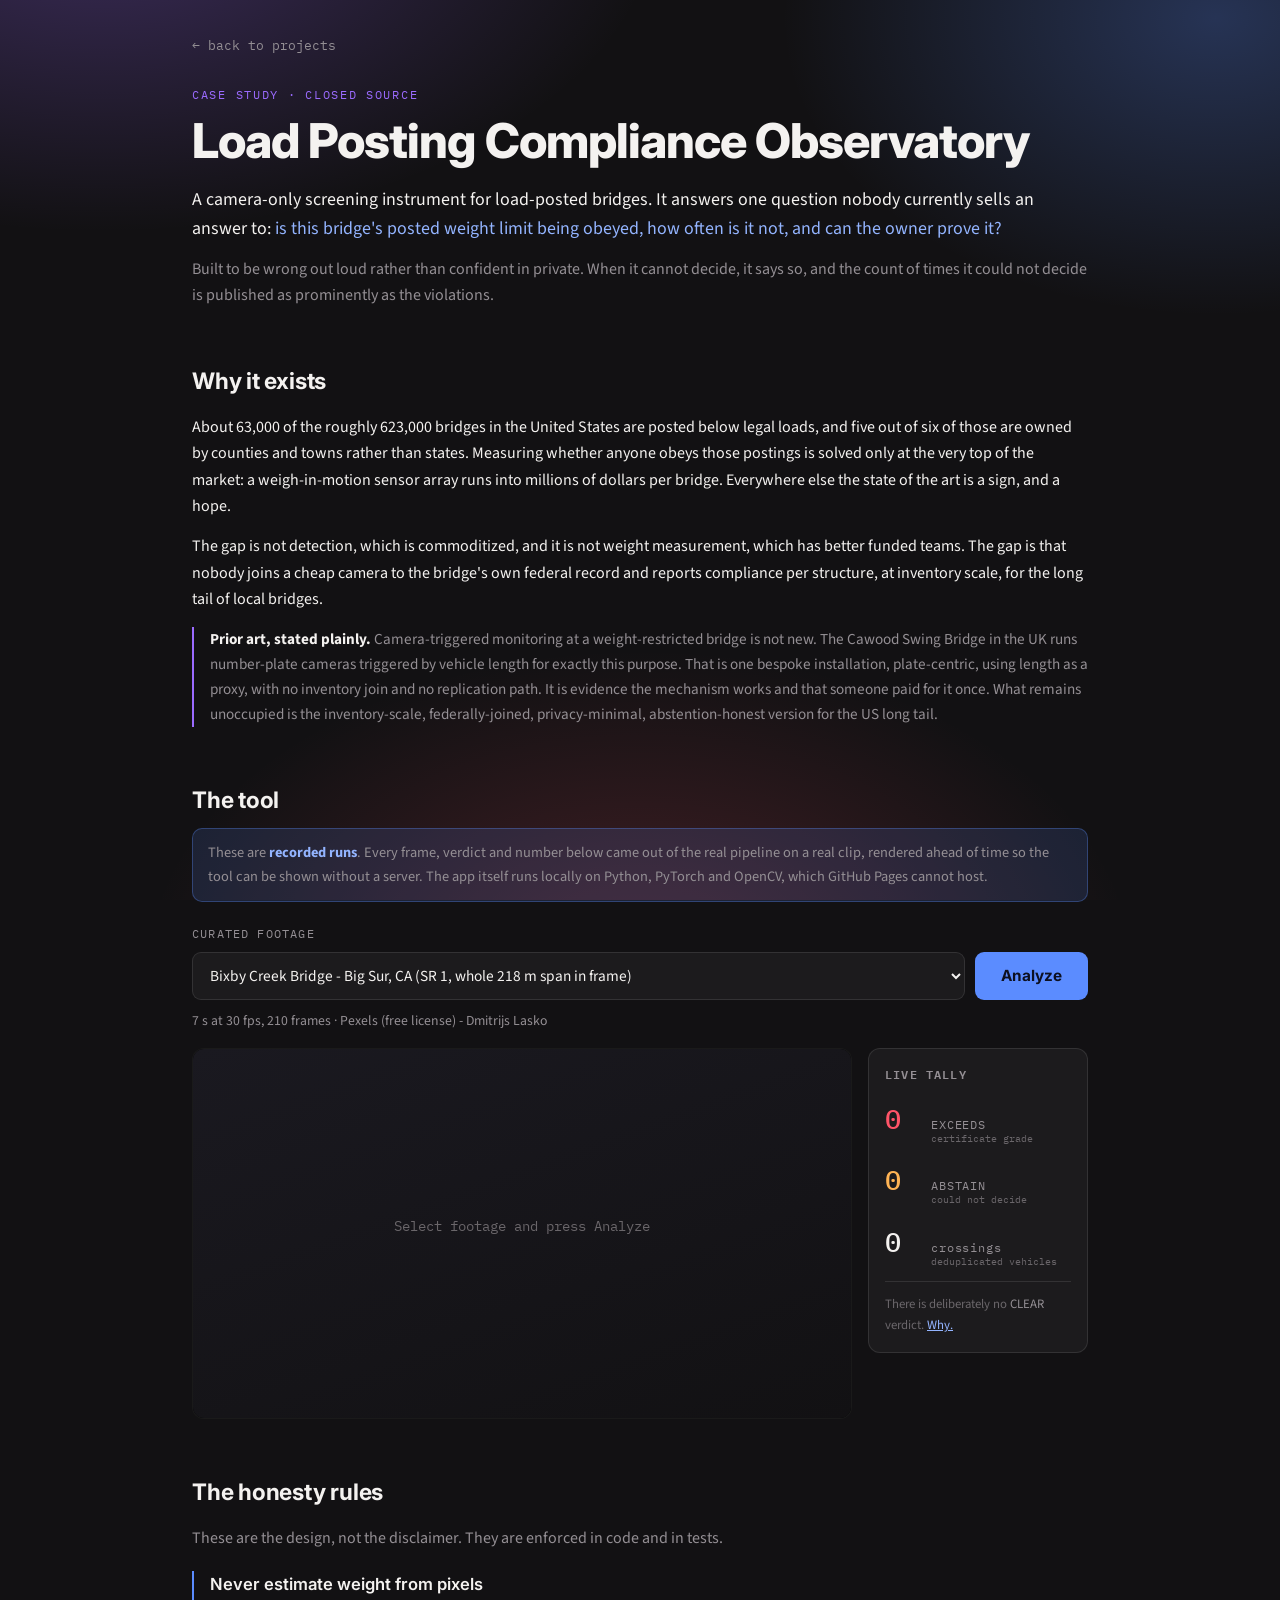
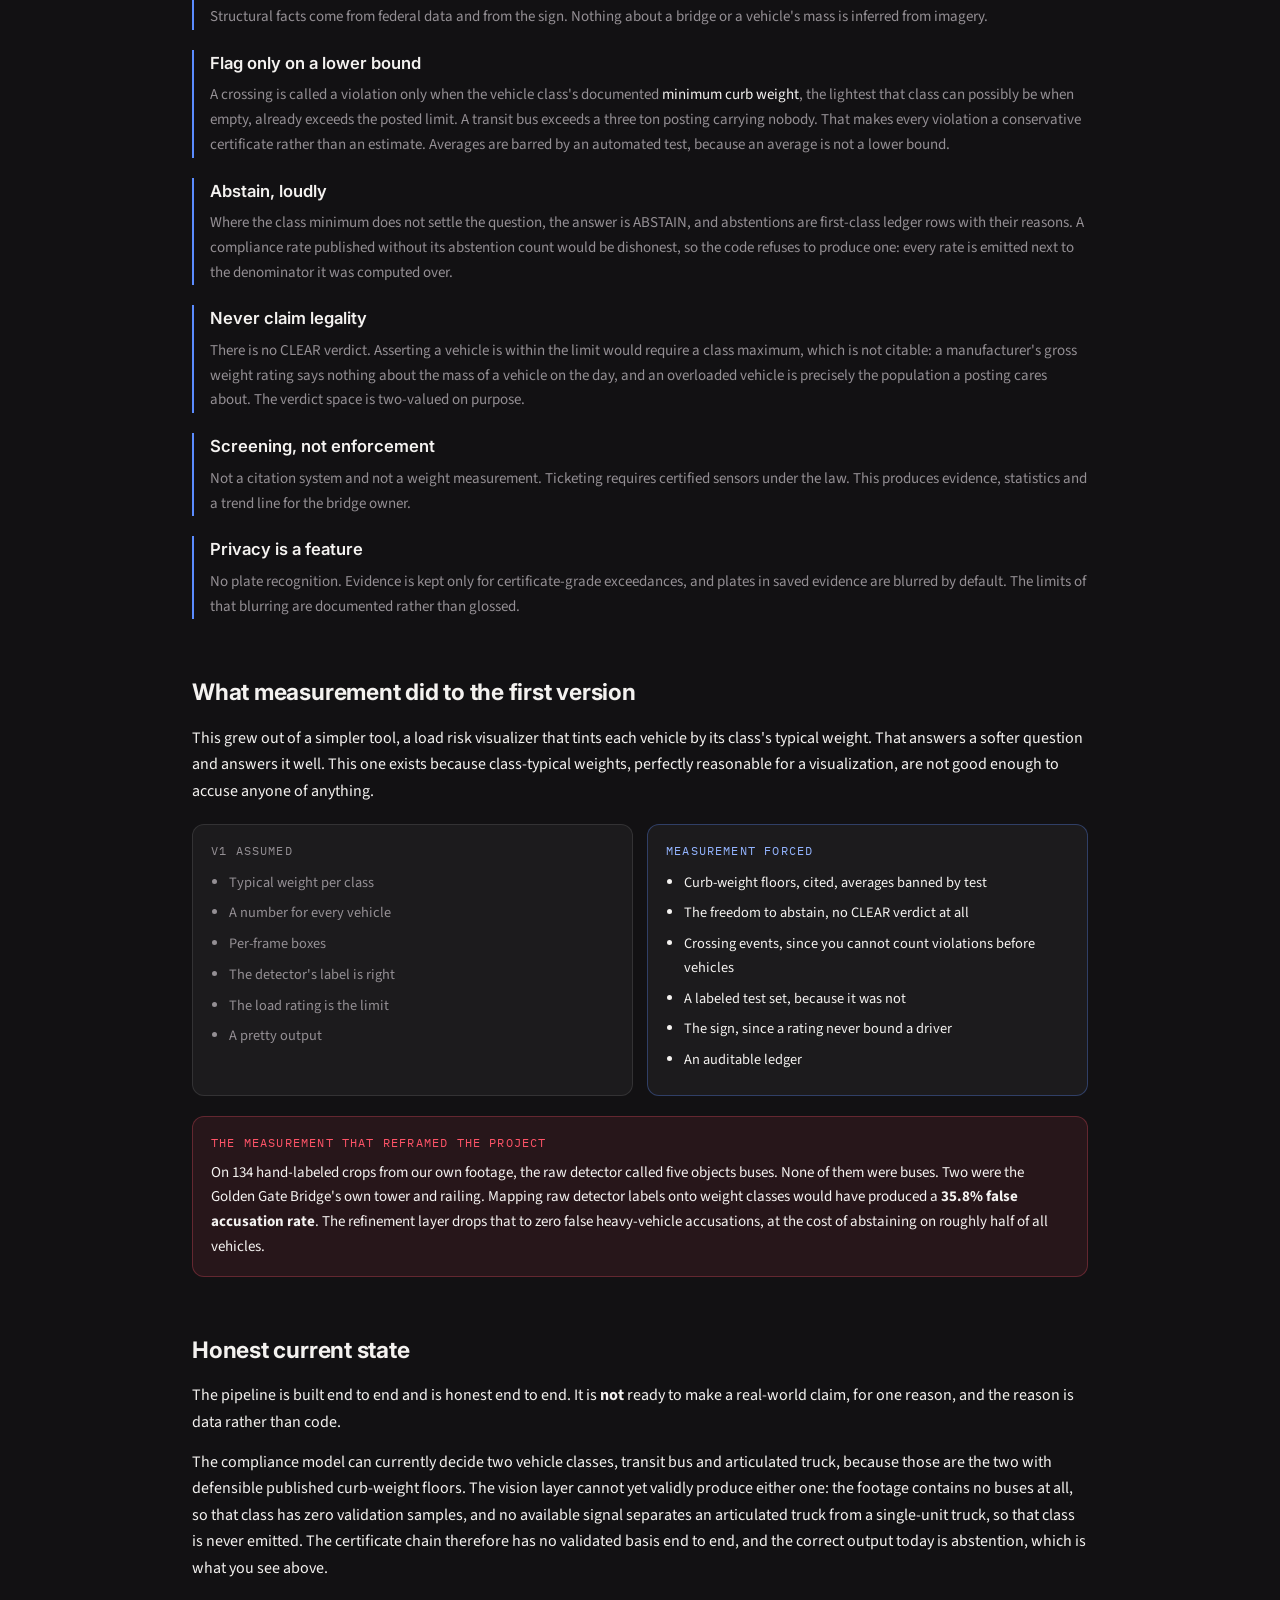
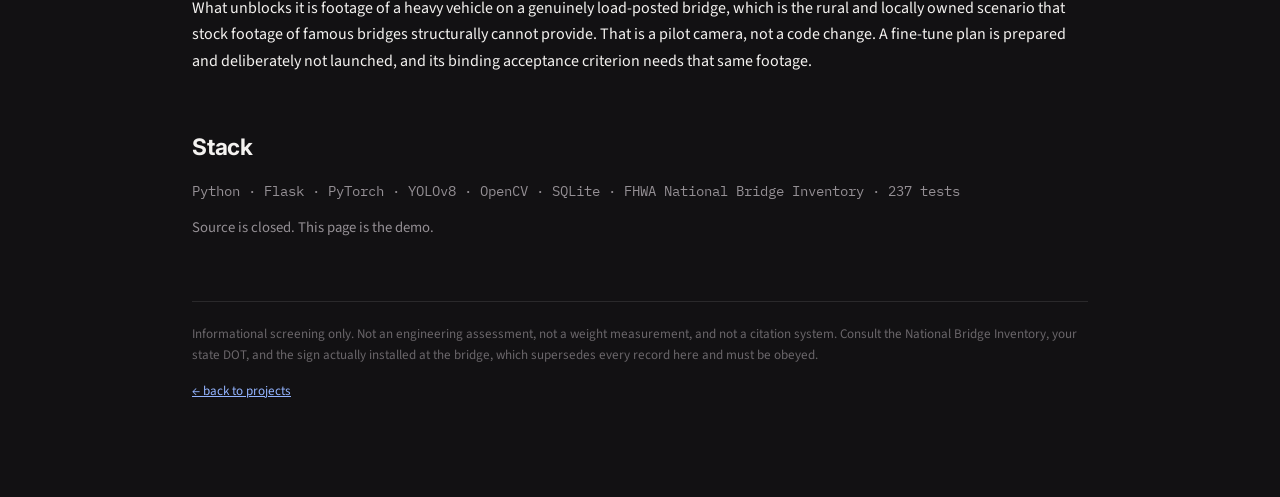
==== bridge-observatory/index.html @ ecca85a1 "Add Load Posting Compliance Observatory case study The tool needs Python, PyTorch and OpenCV, so it " ====
<!DOCTYPE html>
<html lang="en">
<head>
<meta charset="UTF-8">
<meta name="viewport" content="width=device-width, initial-scale=1.0">
<title>Load Posting Compliance Observatory — Nikhil Simha</title>
<meta name="description" content="A camera-only screening instrument that measures whether load-posted bridges are being obeyed, and abstains out loud when it cannot tell.">
<meta name="theme-color" content="#121113">
<link rel="icon" href="data:image/svg+xml,%3Csvg xmlns='http://www.w3.org/2000/svg' viewBox='0 0 64 64'%3E%3Crect width='64' height='64' rx='12' fill='%23121113'/%3E%3Ctext x='32' y='43' font-family='Helvetica,Arial,sans-serif' font-size='29' font-weight='700' fill='%235b8cff' text-anchor='middle'%3ENS%3C/text%3E%3C/svg%3E">
<link rel="preconnect" href="https://fonts.googleapis.com">
<link rel="preconnect" href="https://fonts.gstatic.com" crossorigin>
<link href="https://fonts.googleapis.com/css2?family=Inter:wght@400;500;600;700;800;900&family=Source+Sans+3:wght@400;500;600&family=IBM+Plex+Mono:wght@400;500&display=swap" rel="stylesheet">
<link rel="stylesheet" href="demo.css?v=1">
</head>
<body>

<div class="wrap">

  <a class="back" href="../index.html">&#8592; back to projects</a>

  <header class="head">
    <p class="eyebrow">Case study &middot; closed source</p>
    <h1>Load Posting Compliance&nbsp;Observatory</h1>
    <p class="lede">A camera-only screening instrument for load-posted bridges. It answers one
      question nobody currently sells an answer to: <em>is this bridge's posted weight limit
      being obeyed, how often is it not, and can the owner prove it?</em></p>
    <p class="sub">Built to be wrong out loud rather than confident in private. When it cannot
      decide, it says so, and the count of times it could not decide is published as
      prominently as the violations.</p>
  </header>

  <section class="why">
    <h2>Why it exists</h2>
    <p>About 63,000 of the roughly 623,000 bridges in the United States are posted below legal
      loads, and five out of six of those are owned by counties and towns rather than states.
      Measuring whether anyone obeys those postings is solved only at the very top of the
      market: a weigh-in-motion sensor array runs into millions of dollars per bridge.
      Everywhere else the state of the art is a sign, and a hope.</p>
    <p>The gap is not detection, which is commoditized, and it is not weight measurement, which
      has better funded teams. The gap is that nobody joins a cheap camera to the bridge's own
      federal record and reports compliance per structure, at inventory scale, for the long tail
      of local bridges.</p>
    <p class="prior"><strong>Prior art, stated plainly.</strong> Camera-triggered monitoring at a
      weight-restricted bridge is not new. The Cawood Swing Bridge in the UK runs number-plate
      cameras triggered by vehicle length for exactly this purpose. That is one bespoke
      installation, plate-centric, using length as a proxy, with no inventory join and no
      replication path. It is evidence the mechanism works and that someone paid for it once.
      What remains unoccupied is the inventory-scale, federally-joined, privacy-minimal,
      abstention-honest version for the US long tail.</p>
  </section>

  <!-- ============ the demo ============ -->
  <section class="demo" id="demo">
    <div class="demo-head">
      <h2>The tool</h2>
      <p class="recorded-note">These are <strong>recorded runs</strong>. Every frame, verdict and
        number below came out of the real pipeline on a real clip, rendered ahead of time so the
        tool can be shown without a server. The app itself runs locally on Python, PyTorch and
        OpenCV, which GitHub Pages cannot host.</p>
    </div>

    <div class="picker">
      <label for="clip">Curated footage</label>
      <div class="picker-row">
        <select id="clip"></select>
        <button id="run" type="button">Analyze</button>
      </div>
      <p class="picker-note" id="clip-note"></p>
    </div>

    <div class="stage">
      <div class="video-shell">
        <video id="video" playsinline preload="metadata"></video>
        <div class="idle-veil" id="veil">
          <p>Select footage and press Analyze</p>
        </div>
        <div class="runbar" id="runbar" hidden>
          <span class="dot"></span>
          <span id="runlabel">analyzing</span>
          <span class="spacer"></span>
          <span id="frames" class="mono">frame 0</span>
        </div>
      </div>

      <aside class="live">
        <h3>Live tally</h3>
        <div class="tally">
          <div class="t-row t-exceeds">
            <span class="t-num mono" id="n-exceeds">0</span>
            <span class="t-lab">EXCEEDS<small>certificate grade</small></span>
          </div>
          <div class="t-row t-abstain">
            <span class="t-num mono" id="n-abstain">0</span>
            <span class="t-lab">ABSTAIN<small>could not decide</small></span>
          </div>
          <div class="t-row t-total">
            <span class="t-num mono" id="n-total">0</span>
            <span class="t-lab">crossings<small>deduplicated vehicles</small></span>
          </div>
        </div>
        <p class="no-clear">There is deliberately no <em>CLEAR</em> verdict.
          <a href="#verdicts">Why.</a></p>
      </aside>
    </div>

    <!-- report, revealed when the run finishes -->
    <div class="report" id="report" hidden>
      <h3 class="report-title">Compliance report</h3>
      <p class="honest" id="honest"></p>

      <div class="cards">
        <div class="card">
          <h4>The sign</h4>
          <div class="sign" id="sign"></div>
          <dl class="kv" id="posting-kv"></dl>
          <p class="caveat" id="posting-caveat"></p>
        </div>

        <div class="card">
          <h4>Federal record (NBI)</h4>
          <dl class="kv" id="bridge-kv"></dl>
        </div>
      </div>

      <div class="card wide">
        <h4>Why it abstained</h4>
        <div id="abstain-list"></div>
      </div>

      <div class="card wide">
        <h4>This structure, all recorded runs</h4>
        <p class="muted" id="structure-line"></p>
        <div class="bylist" id="byclass"></div>
      </div>

      <details class="card wide disc">
        <summary>Disclaimers carried by the tool itself</summary>
        <ul id="disclaimers"></ul>
      </details>
    </div>
  </section>

  <!-- ============ the rules ============ -->
  <section class="rules" id="verdicts">
    <h2>The honesty rules</h2>
    <p class="rules-intro">These are the design, not the disclaimer. They are enforced in code and
      in tests.</p>

    <div class="rule">
      <h3>Never estimate weight from pixels</h3>
      <p>Structural facts come from federal data and from the sign. Nothing about a bridge or a
        vehicle's mass is inferred from imagery.</p>
    </div>
    <div class="rule">
      <h3>Flag only on a lower bound</h3>
      <p>A crossing is called a violation only when the vehicle class's documented <em>minimum
        curb weight</em>, the lightest that class can possibly be when empty, already exceeds the
        posted limit. A transit bus exceeds a three ton posting carrying nobody. That makes every
        violation a conservative certificate rather than an estimate. Averages are barred by an
        automated test, because an average is not a lower bound.</p>
    </div>
    <div class="rule">
      <h3>Abstain, loudly</h3>
      <p>Where the class minimum does not settle the question, the answer is ABSTAIN, and
        abstentions are first-class ledger rows with their reasons. A compliance rate published
        without its abstention count would be dishonest, so the code refuses to produce one:
        every rate is emitted next to the denominator it was computed over.</p>
    </div>
    <div class="rule">
      <h3>Never claim legality</h3>
      <p>There is no CLEAR verdict. Asserting a vehicle is within the limit would require a class
        maximum, which is not citable: a manufacturer's gross weight rating says nothing about the
        mass of a vehicle on the day, and an overloaded vehicle is precisely the population a
        posting cares about. The verdict space is two-valued on purpose.</p>
    </div>
    <div class="rule">
      <h3>Screening, not enforcement</h3>
      <p>Not a citation system and not a weight measurement. Ticketing requires certified sensors
        under the law. This produces evidence, statistics and a trend line for the bridge owner.</p>
    </div>
    <div class="rule">
      <h3>Privacy is a feature</h3>
      <p>No plate recognition. Evidence is kept only for certificate-grade exceedances, and plates
        in saved evidence are blurred by default. The limits of that blurring are documented
        rather than glossed.</p>
    </div>
  </section>

  <!-- ============ measurement ============ -->
  <section class="measure">
    <h2>What measurement did to the first version</h2>
    <p>This grew out of a simpler tool, a load risk visualizer that tints each vehicle by its
      class's typical weight. That answers a softer question and answers it well. This one exists
      because class-typical weights, perfectly reasonable for a visualization, are not good enough
      to accuse anyone of anything.</p>

    <div class="swap">
      <div class="swap-col">
        <p class="swap-h">v1 assumed</p>
        <ul>
          <li>Typical weight per class</li>
          <li>A number for every vehicle</li>
          <li>Per-frame boxes</li>
          <li>The detector's label is right</li>
          <li>The load rating is the limit</li>
          <li>A pretty output</li>
        </ul>
      </div>
      <div class="swap-col swap-after">
        <p class="swap-h">measurement forced</p>
        <ul>
          <li>Curb-weight floors, cited, averages banned by test</li>
          <li>The freedom to abstain, no CLEAR verdict at all</li>
          <li>Crossing events, since you cannot count violations before vehicles</li>
          <li>A labeled test set, because it was not</li>
          <li>The sign, since a rating never bound a driver</li>
          <li>An auditable ledger</li>
        </ul>
      </div>
    </div>

    <div class="finding">
      <p class="finding-h">The measurement that reframed the project</p>
      <p>On 134 hand-labeled crops from our own footage, the raw detector called five objects
        buses. None of them were buses. Two were the Golden Gate Bridge's own tower and railing.
        Mapping raw detector labels onto weight classes would have produced a
        <strong>35.8% false accusation rate</strong>. The refinement layer drops that to zero
        false heavy-vehicle accusations, at the cost of abstaining on roughly half of all
        vehicles.</p>
    </div>
  </section>

  <!-- ============ honest state ============ -->
  <section class="state">
    <h2>Honest current state</h2>
    <p>The pipeline is built end to end and is honest end to end. It is <strong>not</strong> ready
      to make a real-world claim, for one reason, and the reason is data rather than code.</p>
    <p>The compliance model can currently decide two vehicle classes, transit bus and articulated
      truck, because those are the two with defensible published curb-weight floors. The vision
      layer cannot yet validly produce either one: the footage contains no buses at all, so that
      class has zero validation samples, and no available signal separates an articulated truck
      from a single-unit truck, so that class is never emitted. The certificate chain therefore
      has no validated basis end to end, and the correct output today is abstention, which is what
      you see above.</p>
    <p>What unblocks it is footage of a heavy vehicle on a genuinely load-posted bridge, which is
      the rural and locally owned scenario that stock footage of famous bridges structurally
      cannot provide. That is a pilot camera, not a code change. A fine-tune plan is prepared and
      deliberately not launched, and its binding acceptance criterion needs that same footage.</p>
  </section>

  <section class="stack">
    <h2>Stack</h2>
    <p class="mono stack-line">Python &middot; Flask &middot; PyTorch &middot; YOLOv8 &middot;
      OpenCV &middot; SQLite &middot; FHWA National Bridge Inventory &middot; 237 tests</p>
    <p class="muted">Source is closed. This page is the demo.</p>
  </section>

  <footer class="foot">
    <p>Informational screening only. Not an engineering assessment, not a weight measurement, and
      not a citation system. Consult the National Bridge Inventory, your state DOT, and the sign
      actually installed at the bridge, which supersedes every record here and must be obeyed.</p>
    <p><a href="../index.html">&#8592; back to projects</a></p>
  </footer>

</div>

<script src="demo.js?v=1"></script>
</body>
</html>
---- bridge-observatory/demo.css ----
/* Load Posting Compliance Observatory — case study page.
   Palette and type deliberately mirror css/styles.css so the subpage reads as
   part of the same site without importing its layout (this page has no
   sidebar). */

:root {
  --bg: #121113;
  --surface: #1c1b1d;
  --surface-2: #201f22;
  --surface-border: rgba(255, 255, 255, 0.10);
  --text: #f4f2f0;
  --text-dim: #948f94;
  --text-faint: #6a666a;
  --accent: #5b8cff;
  --accent-deep: #93b4ff;
  --accent-soft: rgba(91, 140, 255, 0.14);
  --purple: #9b6bff;
  --red: #ff5468;
  --amber: #ffb454;
  --font-display: 'Inter', system-ui, sans-serif;
  --font-body: 'Source Sans 3', system-ui, sans-serif;
  --font-mono: 'IBM Plex Mono', ui-monospace, Consolas, monospace;
  color-scheme: dark;
}

* { box-sizing: border-box; }

html { scroll-behavior: smooth; }

body {
  margin: 0;
  color: var(--text);
  font-family: var(--font-body);
  line-height: 1.65;
  background-color: var(--bg);
  background-image:
    radial-gradient(ellipse 900px 520px at 8% -10%, rgba(155, 107, 255, 0.30), transparent 62%),
    radial-gradient(ellipse 700px 480px at 95% 2%, rgba(91, 140, 255, 0.28), transparent 62%),
    radial-gradient(ellipse 800px 520px at 50% 108%, rgba(255, 84, 104, 0.22), transparent 62%);
  background-attachment: fixed;
  background-repeat: no-repeat;
}

.wrap {
  max-width: 940px;
  margin: 0 auto;
  padding: 32px 22px 80px;
}

a { color: var(--accent-deep); }

.back {
  display: inline-block;
  font-family: var(--font-mono);
  font-size: 0.82rem;
  text-decoration: none;
  color: var(--text-dim);
  margin-bottom: 28px;
}
.back:hover { color: var(--accent-deep); }

/* ---------- header ---------- */
.eyebrow {
  font-family: var(--font-mono);
  font-size: 0.76rem;
  letter-spacing: 0.14em;
  text-transform: uppercase;
  color: var(--purple);
  margin: 0 0 10px;
}

h1 {
  font-family: var(--font-display);
  font-weight: 800;
  font-size: clamp(1.9rem, 5vw, 3rem);
  line-height: 1.08;
  letter-spacing: -0.02em;
  margin: 0 0 18px;
}

h2 {
  font-family: var(--font-display);
  font-weight: 700;
  font-size: 1.42rem;
  letter-spacing: -0.01em;
  margin: 0 0 14px;
}

h3 {
  font-family: var(--font-display);
  font-weight: 600;
  font-size: 1.04rem;
  margin: 0 0 6px;
}

h4 {
  font-family: var(--font-mono);
  font-weight: 500;
  font-size: 0.78rem;
  letter-spacing: 0.1em;
  text-transform: uppercase;
  color: var(--text-dim);
  margin: 0 0 12px;
}

.lede { font-size: 1.12rem; margin: 0 0 12px; }
.lede em { color: var(--accent-deep); font-style: normal; }
.sub { color: var(--text-dim); margin: 0; }

section { margin-top: 54px; }

p { margin: 0 0 14px; }
.muted { color: var(--text-dim); font-size: 0.92rem; }
.mono { font-family: var(--font-mono); }

.prior {
  border-left: 2px solid var(--purple);
  padding-left: 16px;
  color: var(--text-dim);
  font-size: 0.95rem;
}
.prior strong { color: var(--text); }

/* ---------- demo ---------- */
.demo-head h2 { margin-bottom: 10px; }

.recorded-note {
  background: var(--accent-soft);
  border: 1px solid rgba(91, 140, 255, 0.32);
  border-radius: 10px;
  padding: 12px 15px;
  font-size: 0.9rem;
  color: var(--text-dim);
}
.recorded-note strong { color: var(--accent-deep); }

.picker { margin: 22px 0 16px; }
.picker label {
  display: block;
  font-family: var(--font-mono);
  font-size: 0.74rem;
  letter-spacing: 0.1em;
  text-transform: uppercase;
  color: var(--text-dim);
  margin-bottom: 8px;
}
.picker-row { display: flex; gap: 10px; flex-wrap: wrap; }

select {
  flex: 1 1 340px;
  background: var(--surface);
  color: var(--text);
  border: 1px solid var(--surface-border);
  border-radius: 9px;
  padding: 11px 13px;
  font-family: var(--font-body);
  font-size: 0.96rem;
}

button {
  background: var(--accent);
  color: #0d1020;
  border: 0;
  border-radius: 9px;
  padding: 11px 26px;
  font-family: var(--font-display);
  font-weight: 700;
  font-size: 0.96rem;
  cursor: pointer;
}
button:hover { background: var(--accent-deep); }
button:disabled { opacity: 0.5; cursor: default; }

.picker-note {
  font-size: 0.86rem;
  color: var(--text-dim);
  margin: 10px 0 0;
  min-height: 1.2em;
}

.stage {
  display: grid;
  grid-template-columns: minmax(0, 1fr) 220px;
  gap: 16px;
  align-items: start;
}
@media (max-width: 760px) { .stage { grid-template-columns: 1fr; } }

.video-shell {
  position: relative;
  border: 1px solid var(--surface-border);
  border-radius: 12px;
  overflow: hidden;
  background: #000;
  aspect-ratio: 16 / 9;
}
video { width: 100%; height: 100%; display: block; object-fit: contain; }

.idle-veil {
  position: absolute;
  inset: 0;
  display: grid;
  place-items: center;
  background: linear-gradient(160deg, #1a1920, #121113);
  color: var(--text-faint);
  font-family: var(--font-mono);
  font-size: 0.86rem;
}
.idle-veil[hidden] { display: none; }

.runbar {
  position: absolute;
  left: 0; right: 0; bottom: 0;
  display: flex;
  align-items: center;
  gap: 9px;
  padding: 8px 12px;
  background: rgba(10, 10, 12, 0.82);
  font-family: var(--font-mono);
  font-size: 0.76rem;
  color: var(--text-dim);
}
/* display:flex would otherwise defeat the hidden attribute */
.runbar[hidden] { display: none; }
.runbar .spacer { flex: 1; }
.runbar .dot {
  width: 8px; height: 8px; border-radius: 50%;
  background: var(--red);
  animation: pulse 1.1s ease-in-out infinite;
}
.runbar.done .dot { background: var(--text-faint); animation: none; }
@keyframes pulse { 0%, 100% { opacity: 1; } 50% { opacity: 0.25; } }
@media (prefers-reduced-motion: reduce) { .runbar .dot { animation: none; } }

/* live tally */
.live {
  background: var(--surface);
  border: 1px solid var(--surface-border);
  border-radius: 12px;
  padding: 16px;
}
.live h3 {
  font-family: var(--font-mono);
  font-size: 0.74rem;
  letter-spacing: 0.1em;
  text-transform: uppercase;
  color: var(--text-dim);
  margin-bottom: 12px;
}
.t-row { display: flex; align-items: baseline; gap: 11px; margin-bottom: 13px; }
.t-num { font-size: 1.7rem; font-weight: 500; min-width: 2.2ch; }
.t-lab {
  font-family: var(--font-mono);
  font-size: 0.72rem;
  letter-spacing: 0.07em;
  line-height: 1.3;
  color: var(--text-dim);
}
.t-lab small { display: block; color: var(--text-faint); letter-spacing: 0; }
.t-exceeds .t-num { color: var(--red); }
.t-abstain .t-num { color: var(--amber); }
.t-total .t-num { color: var(--text); }

.no-clear {
  font-size: 0.8rem;
  color: var(--text-faint);
  margin: 4px 0 0;
  padding-top: 12px;
  border-top: 1px solid var(--surface-border);
}
.no-clear em { color: var(--text-dim); font-style: normal; }

/* ---------- report ---------- */
.report { margin-top: 22px; }
.report[hidden] { display: none; }

.report-title {
  font-family: var(--font-display);
  font-size: 1.15rem;
  font-weight: 700;
  margin-bottom: 8px;
}

.honest {
  font-family: var(--font-mono);
  font-size: 0.86rem;
  background: rgba(255, 180, 84, 0.10);
  border: 1px solid rgba(255, 180, 84, 0.30);
  border-radius: 10px;
  padding: 12px 15px;
  color: var(--amber);
  margin-bottom: 16px;
}

.cards { display: grid; grid-template-columns: 1fr 1fr; gap: 14px; }
@media (max-width: 760px) { .cards { grid-template-columns: 1fr; } }

.card {
  background: var(--surface);
  border: 1px solid var(--surface-border);
  border-radius: 12px;
  padding: 16px 18px;
}
.card.wide { margin-top: 14px; }

.sign {
  font-family: var(--font-mono);
  font-weight: 500;
  text-align: center;
  border: 2px solid var(--text);
  border-radius: 6px;
  padding: 10px 8px;
  margin-bottom: 14px;
  letter-spacing: 0.06em;
  font-size: 0.98rem;
  background: #f4f2f0;
  color: #121113;
}

dl.kv { margin: 0; font-size: 0.88rem; }
dl.kv div {
  display: flex;
  justify-content: space-between;
  gap: 14px;
  padding: 5px 0;
  border-bottom: 1px solid rgba(255, 255, 255, 0.05);
}
dl.kv div:last-child { border-bottom: 0; }
dl.kv dt { color: var(--text-dim); }
dl.kv dd { margin: 0; font-family: var(--font-mono); text-align: right; }

.caveat {
  font-size: 0.8rem;
  color: var(--amber);
  margin: 12px 0 0;
  line-height: 1.5;
}

.abstain-item {
  border-left: 2px solid var(--amber);
  padding: 2px 0 2px 14px;
  margin-bottom: 14px;
}
.abstain-item:last-child { margin-bottom: 0; }
.abstain-head {
  font-family: var(--font-display);
  font-weight: 600;
  font-size: 0.95rem;
  margin-bottom: 4px;
}
.abstain-count {
  font-family: var(--font-mono);
  font-size: 0.76rem;
  color: var(--amber);
}
.abstain-why { font-size: 0.88rem; color: var(--text-dim); margin: 6px 0 0; }
.abstain-un { font-size: 0.82rem; color: var(--text-faint); margin: 6px 0 0; }
.abstain-un strong { color: var(--text-dim); font-weight: 600; }

.bylist { display: flex; flex-wrap: wrap; gap: 8px; }
.chip {
  font-family: var(--font-mono);
  font-size: 0.78rem;
  background: var(--surface-2);
  border: 1px solid var(--surface-border);
  border-radius: 20px;
  padding: 5px 13px;
  color: var(--text-dim);
}
.chip b { color: var(--text); font-weight: 500; }

.disc summary {
  cursor: pointer;
  font-family: var(--font-mono);
  font-size: 0.78rem;
  letter-spacing: 0.08em;
  text-transform: uppercase;
  color: var(--text-dim);
}
.disc ul { margin: 12px 0 0; padding-left: 18px; font-size: 0.86rem; color: var(--text-dim); }
.disc li { margin-bottom: 8px; }

/* ---------- rules ---------- */
.rules-intro { color: var(--text-dim); margin-bottom: 20px; }
.rule {
  border-left: 2px solid var(--accent);
  padding-left: 16px;
  margin-bottom: 20px;
}
.rule p { margin: 0; color: var(--text-dim); font-size: 0.94rem; }
.rule em { color: var(--text); font-style: normal; }

/* ---------- measurement ---------- */
.swap {
  display: grid;
  grid-template-columns: 1fr 1fr;
  gap: 14px;
  margin: 20px 0;
}
@media (max-width: 700px) { .swap { grid-template-columns: 1fr; } }
.swap-col {
  background: var(--surface);
  border: 1px solid var(--surface-border);
  border-radius: 12px;
  padding: 16px 18px;
}
.swap-after { border-color: rgba(91, 140, 255, 0.32); }
.swap-h {
  font-family: var(--font-mono);
  font-size: 0.74rem;
  letter-spacing: 0.1em;
  text-transform: uppercase;
  color: var(--text-dim);
  margin: 0 0 10px;
}
.swap-after .swap-h { color: var(--accent-deep); }
.swap-col ul { margin: 0; padding-left: 18px; font-size: 0.9rem; color: var(--text-dim); }
.swap-col li { margin-bottom: 7px; }
.swap-after li { color: var(--text); }

.finding {
  background: rgba(255, 84, 104, 0.09);
  border: 1px solid rgba(255, 84, 104, 0.28);
  border-radius: 12px;
  padding: 16px 18px;
}
.finding-h {
  font-family: var(--font-mono);
  font-size: 0.74rem;
  letter-spacing: 0.1em;
  text-transform: uppercase;
  color: var(--red);
  margin: 0 0 8px;
}
.finding p:last-child { margin: 0; font-size: 0.94rem; }

/* ---------- footer ---------- */
.stack-line { font-size: 0.86rem; color: var(--text-dim); }
.foot {
  margin-top: 60px;
  padding-top: 22px;
  border-top: 1px solid var(--surface-border);
  font-size: 0.82rem;
  color: var(--text-faint);
}
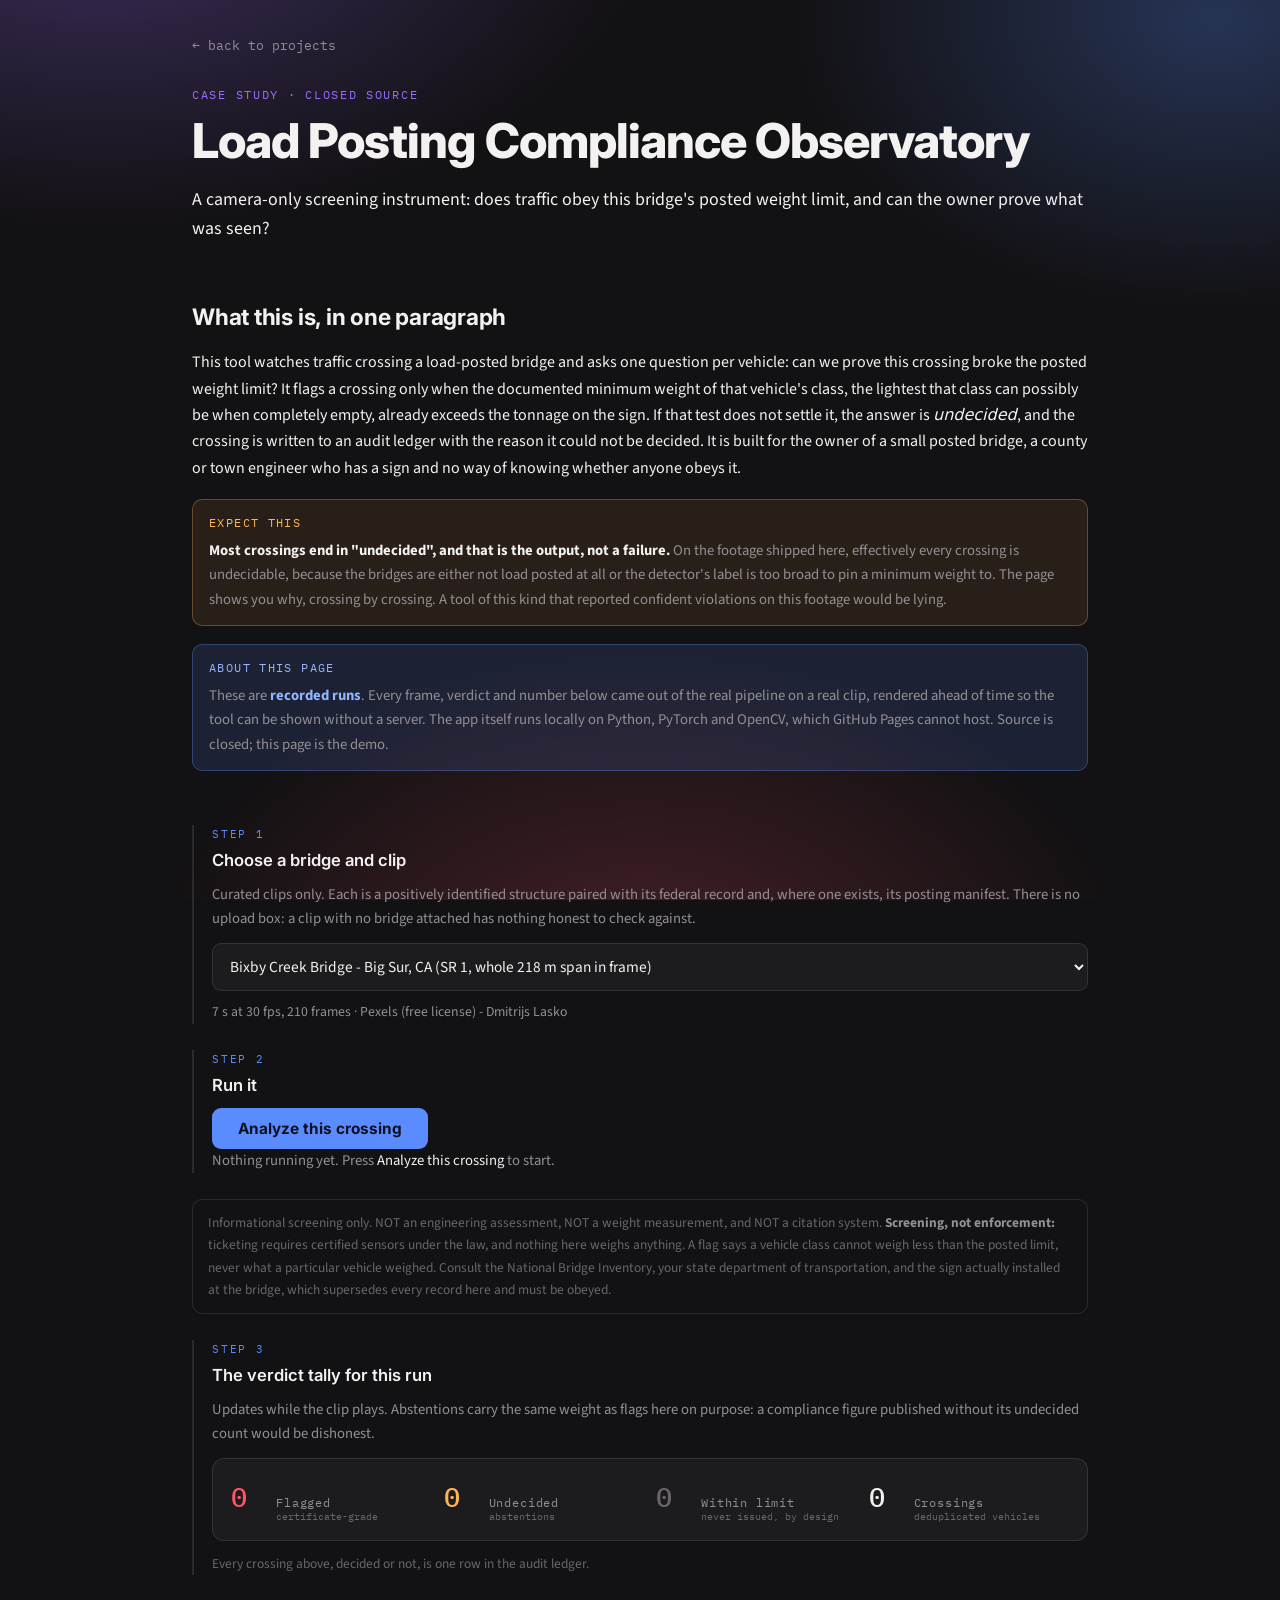
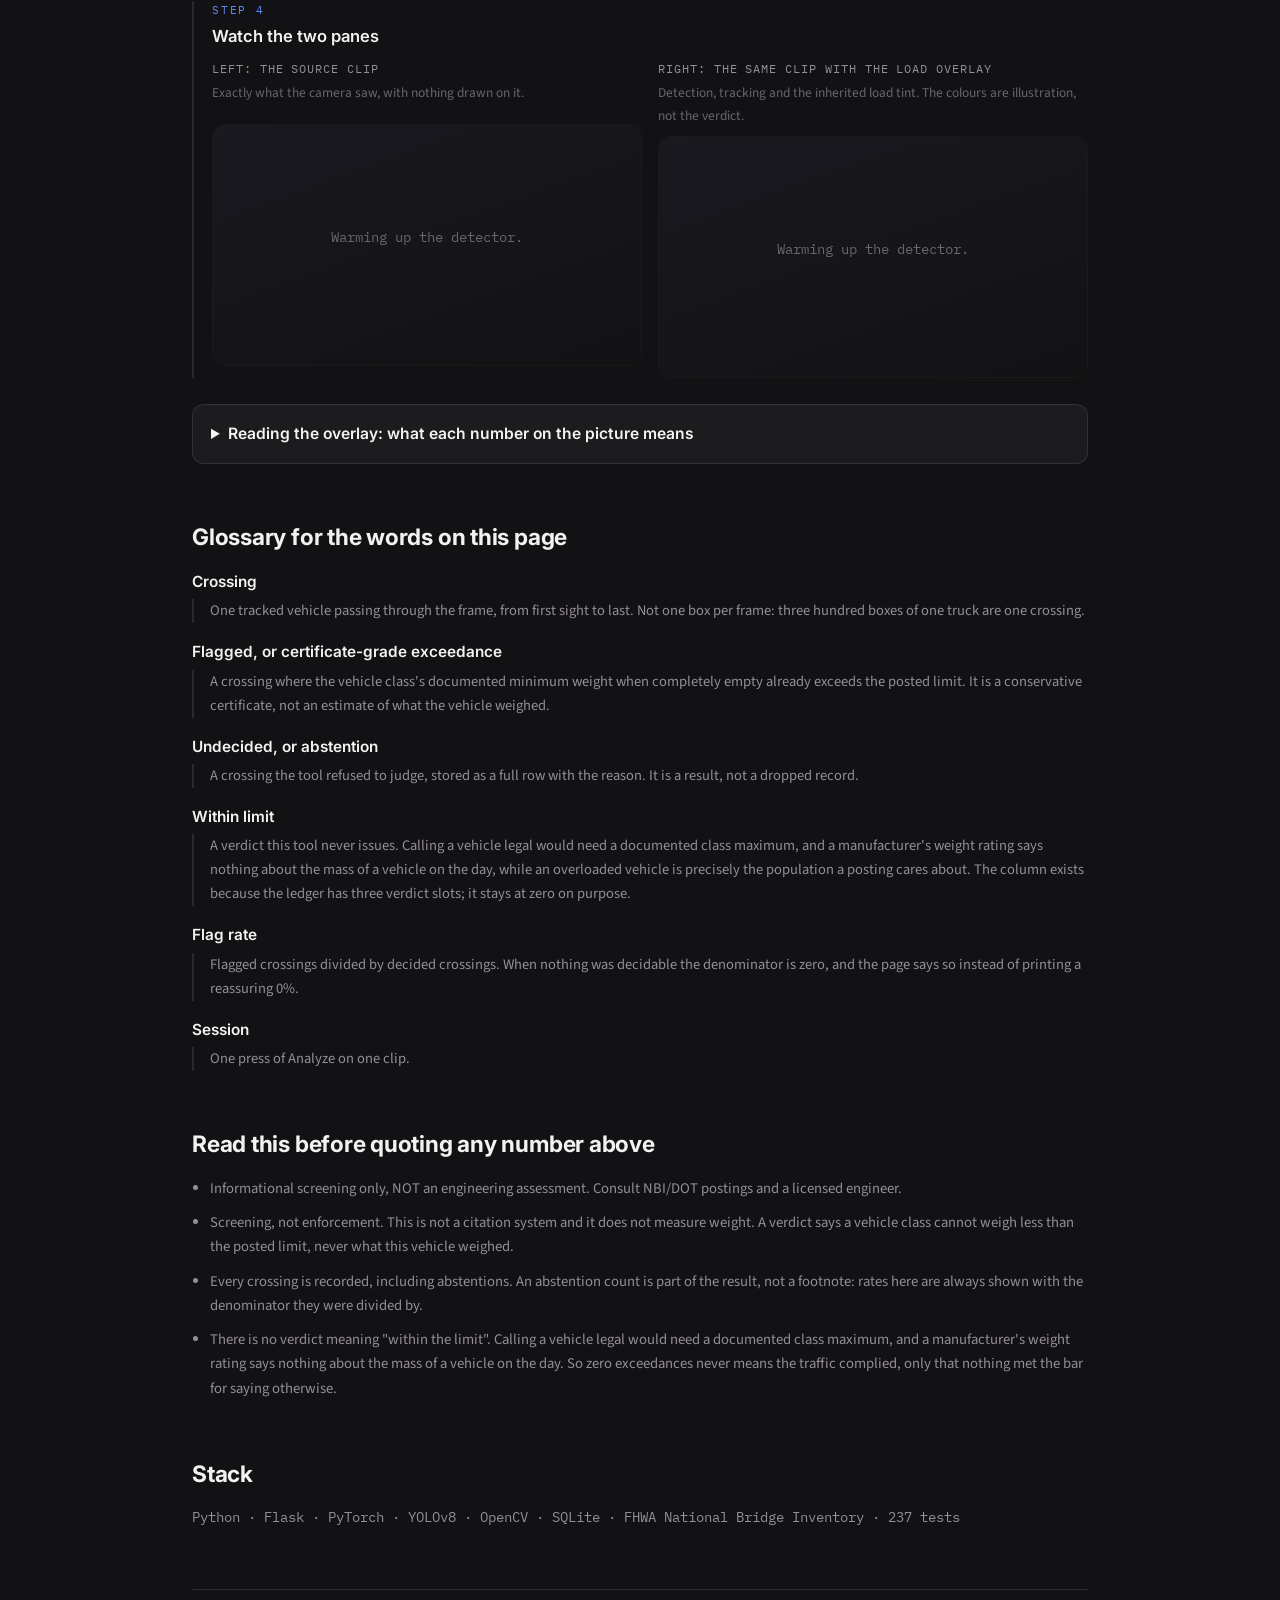
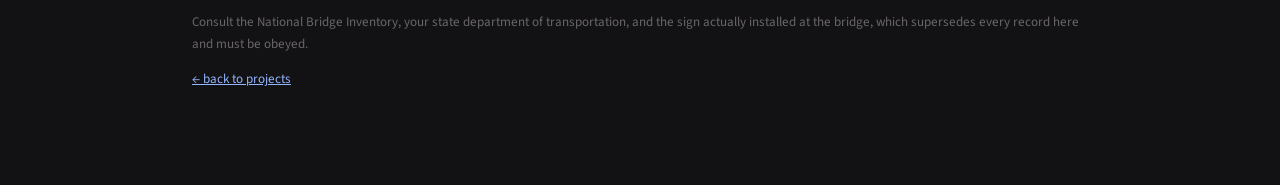
==== commit fe2d0151: "Use the tool's own copy on the case study page The page had my paraphrase of what the tool does. Rep" ====
--- a/bridge-observatory/index.html
+++ b/bridge-observatory/index.html
@@ -4,13 +4,13 @@
 <meta charset="UTF-8">
 <meta name="viewport" content="width=device-width, initial-scale=1.0">
 <title>Load Posting Compliance Observatory — Nikhil Simha</title>
-<meta name="description" content="A camera-only screening instrument that measures whether load-posted bridges are being obeyed, and abstains out loud when it cannot tell.">
+<meta name="description" content="A camera-only screening instrument: does traffic obey this bridge's posted weight limit, and can the owner prove what was seen?">
 <meta name="theme-color" content="#121113">
 <link rel="icon" href="data:image/svg+xml,%3Csvg xmlns='http://www.w3.org/2000/svg' viewBox='0 0 64 64'%3E%3Crect width='64' height='64' rx='12' fill='%23121113'/%3E%3Ctext x='32' y='43' font-family='Helvetica,Arial,sans-serif' font-size='29' font-weight='700' fill='%235b8cff' text-anchor='middle'%3ENS%3C/text%3E%3C/svg%3E">
 <link rel="preconnect" href="https://fonts.googleapis.com">
 <link rel="preconnect" href="https://fonts.gstatic.com" crossorigin>
 <link href="https://fonts.googleapis.com/css2?family=Inter:wght@400;500;600;700;800;900&family=Source+Sans+3:wght@400;500;600&family=IBM+Plex+Mono:wght@400;500&display=swap" rel="stylesheet">
-<link rel="stylesheet" href="demo.css?v=1">
+<link rel="stylesheet" href="demo.css?v=2">
 </head>
 <body>
 
@@ -21,249 +21,278 @@
   <header class="head">
     <p class="eyebrow">Case study &middot; closed source</p>
     <h1>Load Posting Compliance&nbsp;Observatory</h1>
-    <p class="lede">A camera-only screening instrument for load-posted bridges. It answers one
-      question nobody currently sells an answer to: <em>is this bridge's posted weight limit
-      being obeyed, how often is it not, and can the owner prove it?</em></p>
-    <p class="sub">Built to be wrong out loud rather than confident in private. When it cannot
-      decide, it says so, and the count of times it could not decide is published as
-      prominently as the violations.</p>
+    <p class="lede">A camera-only screening instrument: does traffic obey this bridge's posted
+      weight limit, and can the owner prove what was seen?</p>
   </header>
 
-  <section class="why">
-    <h2>Why it exists</h2>
-    <p>About 63,000 of the roughly 623,000 bridges in the United States are posted below legal
-      loads, and five out of six of those are owned by counties and towns rather than states.
-      Measuring whether anyone obeys those postings is solved only at the very top of the
-      market: a weigh-in-motion sensor array runs into millions of dollars per bridge.
-      Everywhere else the state of the art is a sign, and a hope.</p>
-    <p>The gap is not detection, which is commoditized, and it is not weight measurement, which
-      has better funded teams. The gap is that nobody joins a cheap camera to the bridge's own
-      federal record and reports compliance per structure, at inventory scale, for the long tail
-      of local bridges.</p>
-    <p class="prior"><strong>Prior art, stated plainly.</strong> Camera-triggered monitoring at a
-      weight-restricted bridge is not new. The Cawood Swing Bridge in the UK runs number-plate
-      cameras triggered by vehicle length for exactly this purpose. That is one bespoke
-      installation, plate-centric, using length as a proxy, with no inventory join and no
-      replication path. It is evidence the mechanism works and that someone paid for it once.
-      What remains unoccupied is the inventory-scale, federally-joined, privacy-minimal,
-      abstention-honest version for the US long tail.</p>
+  <section class="para">
+    <h2>What this is, in one paragraph</h2>
+    <p>This tool watches traffic crossing a load-posted bridge and asks one question per vehicle:
+      can we prove this crossing broke the posted weight limit? It flags a crossing only when the
+      documented minimum weight of that vehicle's class, the lightest that class can possibly be
+      when completely empty, already exceeds the tonnage on the sign. If that test does not settle
+      it, the answer is <em>undecided</em>, and the crossing is written to an audit ledger with the
+      reason it could not be decided. It is built for the owner of a small posted bridge, a county
+      or town engineer who has a sign and no way of knowing whether anyone obeys it.</p>
+
+    <div class="callout callout-amber">
+      <p class="callout-h">Expect this</p>
+      <p><strong>Most crossings end in "undecided", and that is the output, not a failure.</strong>
+        On the footage shipped here, effectively every crossing is undecidable, because the bridges
+        are either not load posted at all or the detector's label is too broad to pin a minimum
+        weight to. The page shows you why, crossing by crossing. A tool of this kind that reported
+        confident violations on this footage would be lying.</p>
+    </div>
+
+    <div class="callout callout-blue">
+      <p class="callout-h">About this page</p>
+      <p>These are <strong>recorded runs</strong>. Every frame, verdict and number below came out of
+        the real pipeline on a real clip, rendered ahead of time so the tool can be shown without a
+        server. The app itself runs locally on Python, PyTorch and OpenCV, which GitHub Pages cannot
+        host. Source is closed; this page is the demo.</p>
+    </div>
   </section>
 
   <!-- ============ the demo ============ -->
   <section class="demo" id="demo">
-    <div class="demo-head">
-      <h2>The tool</h2>
-      <p class="recorded-note">These are <strong>recorded runs</strong>. Every frame, verdict and
-        number below came out of the real pipeline on a real clip, rendered ahead of time so the
-        tool can be shown without a server. The app itself runs locally on Python, PyTorch and
-        OpenCV, which GitHub Pages cannot host.</p>
-    </div>
-
-    <div class="picker">
-      <label for="clip">Curated footage</label>
+
+    <div class="step">
+      <p class="step-n">Step 1</p>
+      <h3>Choose a bridge and clip</h3>
+      <p class="step-blurb">Curated clips only. Each is a positively identified structure paired
+        with its federal record and, where one exists, its posting manifest. There is no upload
+        box: a clip with no bridge attached has nothing honest to check against.</p>
       <div class="picker-row">
-        <select id="clip"></select>
-        <button id="run" type="button">Analyze</button>
+        <select id="clip" aria-label="Curated footage"></select>
       </div>
       <p class="picker-note" id="clip-note"></p>
     </div>
 
-    <div class="stage">
-      <div class="video-shell">
-        <video id="video" playsinline preload="metadata"></video>
-        <div class="idle-veil" id="veil">
-          <p>Select footage and press Analyze</p>
-        </div>
-        <div class="runbar" id="runbar" hidden>
-          <span class="dot"></span>
-          <span id="runlabel">analyzing</span>
-          <span class="spacer"></span>
-          <span id="frames" class="mono">frame 0</span>
-        </div>
-      </div>
-
-      <aside class="live">
-        <h3>Live tally</h3>
-        <div class="tally">
-          <div class="t-row t-exceeds">
-            <span class="t-num mono" id="n-exceeds">0</span>
-            <span class="t-lab">EXCEEDS<small>certificate grade</small></span>
+    <div class="step">
+      <p class="step-n">Step 2</p>
+      <h3>Run it</h3>
+      <button id="run" type="button">Analyze this crossing</button>
+      <p class="step-blurb" id="run-state">Nothing running yet. Press
+        <em>Analyze this crossing</em> to start.</p>
+    </div>
+
+    <p class="disclaimer-inline">Informational screening only. NOT an engineering assessment, NOT a
+      weight measurement, and NOT a citation system. <strong>Screening, not enforcement:</strong>
+      ticketing requires certified sensors under the law, and nothing here weighs anything. A flag
+      says a vehicle class cannot weigh less than the posted limit, never what a particular vehicle
+      weighed. Consult the National Bridge Inventory, your state department of transportation, and
+      the sign actually installed at the bridge, which supersedes every record here and must be
+      obeyed.</p>
+
+    <div class="step">
+      <p class="step-n">Step 3</p>
+      <h3>The verdict tally for this run</h3>
+      <p class="step-blurb">Updates while the clip plays. Abstentions carry the same weight as flags
+        here on purpose: a compliance figure published without its undecided count would be
+        dishonest.</p>
+
+      <div class="tally">
+        <div class="t-row t-exceeds">
+          <span class="t-num mono" id="n-exceeds">0</span>
+          <span class="t-lab">Flagged<small>certificate-grade</small></span>
+        </div>
+        <div class="t-row t-abstain">
+          <span class="t-num mono" id="n-abstain">0</span>
+          <span class="t-lab">Undecided<small>abstentions</small></span>
+        </div>
+        <div class="t-row t-clear">
+          <span class="t-num mono" id="n-clear">0</span>
+          <span class="t-lab">Within limit<small>never issued, by design</small></span>
+        </div>
+        <div class="t-row t-total">
+          <span class="t-num mono" id="n-total">0</span>
+          <span class="t-lab">Crossings<small>deduplicated vehicles</small></span>
+        </div>
+      </div>
+      <p class="step-foot">Every crossing above, decided or not, is one row in the audit ledger.</p>
+    </div>
+
+    <div class="step">
+      <p class="step-n">Step 4</p>
+      <h3>Watch the two panes</h3>
+      <div class="panes">
+        <div class="pane">
+          <p class="pane-h">Left: the source clip</p>
+          <p class="pane-sub">Exactly what the camera saw, with nothing drawn on it.</p>
+          <div class="video-shell">
+            <video id="video-src" playsinline preload="metadata" muted></video>
+            <div class="idle-veil" id="veil-src"><p>Warming up the detector.</p></div>
           </div>
-          <div class="t-row t-abstain">
-            <span class="t-num mono" id="n-abstain">0</span>
-            <span class="t-lab">ABSTAIN<small>could not decide</small></span>
+        </div>
+        <div class="pane">
+          <p class="pane-h">Right: the same clip with the load overlay</p>
+          <p class="pane-sub">Detection, tracking and the inherited load tint. The colours are
+            illustration, not the verdict.</p>
+          <div class="video-shell">
+            <video id="video" playsinline preload="metadata" muted></video>
+            <div class="idle-veil" id="veil"><p>Warming up the detector.</p></div>
+            <div class="runbar" id="runbar" hidden>
+              <span class="dot"></span>
+              <span id="runlabel">analyzing</span>
+              <span class="spacer"></span>
+              <span id="frames" class="mono">frame 0</span>
+            </div>
           </div>
-          <div class="t-row t-total">
-            <span class="t-num mono" id="n-total">0</span>
-            <span class="t-lab">crossings<small>deduplicated vehicles</small></span>
-          </div>
-        </div>
-        <p class="no-clear">There is deliberately no <em>CLEAR</em> verdict.
-          <a href="#verdicts">Why.</a></p>
-      </aside>
-    </div>
+        </div>
+      </div>
+    </div>
+
+    <details class="card wide reading">
+      <summary>Reading the overlay: what each number on the picture means</summary>
+      <p class="callout-inline"><strong>Important:</strong> the colours and percentages come from an
+        illustrative model of class-typical weights. They are an illustration of load on the
+        structure and they play <strong>no part</strong> in any compliance verdict. The verdicts use
+        documented minimum weights and the posted limit, and nothing else.</p>
+      <h4>The box tint</h4>
+      <p>A label like <code>CAR #14</code> means: a car, tracked as vehicle 14. The tint shades the
+        class by how heavy that class tends to be on this structure. It carries no number, because a
+        percentage of capacity would be an assumed weight, and this version acts only on weights it
+        can defend.</p>
+      <h4>The <code>#14</code> after the class</h4>
+      <p>A tracking id, so one vehicle crossing becomes one crossing event instead of three hundred
+        boxes. It is how crossings get counted. It is not a plate: this tool does no plate
+        recognition.</p>
+    </details>
 
     <!-- report, revealed when the run finishes -->
     <div class="report" id="report" hidden>
-      <h3 class="report-title">Compliance report</h3>
-      <p class="honest" id="honest"></p>
+      <h2 class="report-title">The audit record</h2>
+      <p class="step-blurb">Every vehicle that crossed is one row, whether it could be judged or
+        not. Nothing is summarised away: each rate below is printed next to the exact number it was
+        divided by, and the count of crossings the tool declined to decide is displayed as
+        prominently as the flags, because a compliance figure without its undecided count would be
+        misleading.</p>
+
+      <div class="card wide">
+        <h4>Verdicts for this session</h4>
+        <p class="muted">The ledger module's own one-line summary of this session, quoted as it
+          generates it:</p>
+        <p class="honest" id="honest"></p>
+      </div>
 
       <div class="cards">
         <div class="card">
-          <h4>The sign</h4>
+          <h4>The posted limit, and where the number came from</h4>
+          <p class="muted small">This tonnage is the only thing a verdict is decided against, so its
+            provenance sets the ceiling on what any result here is worth. The federal inventory
+            records that a bridge is posted but never what the sign says, which is why the value has
+            to be sourced separately.</p>
           <div class="sign" id="sign"></div>
           <dl class="kv" id="posting-kv"></dl>
           <p class="caveat" id="posting-caveat"></p>
         </div>
 
         <div class="card">
-          <h4>Federal record (NBI)</h4>
+          <h4>Structure context (NBI record)</h4>
+          <p class="muted small">Background on the bridge from the federal National Bridge
+            Inventory. None of it decides a verdict: only the posted limit does.</p>
           <dl class="kv" id="bridge-kv"></dl>
-        </div>
-      </div>
-
-      <div class="card wide">
-        <h4>Why it abstained</h4>
+          <p class="muted small nbi-note">Condition codes run 0 to 9, where 9 is excellent, 5 is
+            fair and 4 or below is poor. The load rating is an engineer's calculated capacity, not
+            the tonnage on the sign. NBI posting code 5 means the state evaluates the bridge as
+            carrying legal loads; lower means posted below them.</p>
+        </div>
+      </div>
+
+      <div class="card wide">
+        <h4>Why it could not decide</h4>
         <div id="abstain-list"></div>
       </div>
 
       <div class="card wide">
-        <h4>This structure, all recorded runs</h4>
-        <p class="muted" id="structure-line"></p>
+        <h4>Crossings by vehicle class (this session)</h4>
         <div class="bylist" id="byclass"></div>
-      </div>
-
-      <details class="card wide disc">
-        <summary>Disclaimers carried by the tool itself</summary>
-        <ul id="disclaimers"></ul>
-      </details>
-    </div>
-  </section>
-
-  <!-- ============ the rules ============ -->
-  <section class="rules" id="verdicts">
-    <h2>The honesty rules</h2>
-    <p class="rules-intro">These are the design, not the disclaimer. They are enforced in code and
-      in tests.</p>
-
-    <div class="rule">
-      <h3>Never estimate weight from pixels</h3>
-      <p>Structural facts come from federal data and from the sign. Nothing about a bridge or a
-        vehicle's mass is inferred from imagery.</p>
-    </div>
-    <div class="rule">
-      <h3>Flag only on a lower bound</h3>
-      <p>A crossing is called a violation only when the vehicle class's documented <em>minimum
-        curb weight</em>, the lightest that class can possibly be when empty, already exceeds the
-        posted limit. A transit bus exceeds a three ton posting carrying nobody. That makes every
-        violation a conservative certificate rather than an estimate. Averages are barred by an
-        automated test, because an average is not a lower bound.</p>
-    </div>
-    <div class="rule">
-      <h3>Abstain, loudly</h3>
-      <p>Where the class minimum does not settle the question, the answer is ABSTAIN, and
-        abstentions are first-class ledger rows with their reasons. A compliance rate published
-        without its abstention count would be dishonest, so the code refuses to produce one:
-        every rate is emitted next to the denominator it was computed over.</p>
-    </div>
-    <div class="rule">
-      <h3>Never claim legality</h3>
-      <p>There is no CLEAR verdict. Asserting a vehicle is within the limit would require a class
-        maximum, which is not citable: a manufacturer's gross weight rating says nothing about the
-        mass of a vehicle on the day, and an overloaded vehicle is precisely the population a
-        posting cares about. The verdict space is two-valued on purpose.</p>
-    </div>
-    <div class="rule">
-      <h3>Screening, not enforcement</h3>
-      <p>Not a citation system and not a weight measurement. Ticketing requires certified sensors
-        under the law. This produces evidence, statistics and a trend line for the bridge owner.</p>
-    </div>
-    <div class="rule">
-      <h3>Privacy is a feature</h3>
-      <p>No plate recognition. Evidence is kept only for certificate-grade exceedances, and plates
-        in saved evidence are blurred by default. The limits of that blurring are documented
-        rather than glossed.</p>
-    </div>
-  </section>
-
-  <!-- ============ measurement ============ -->
-  <section class="measure">
-    <h2>What measurement did to the first version</h2>
-    <p>This grew out of a simpler tool, a load risk visualizer that tints each vehicle by its
-      class's typical weight. That answers a softer question and answers it well. This one exists
-      because class-typical weights, perfectly reasonable for a visualization, are not good enough
-      to accuse anyone of anything.</p>
-
-    <div class="swap">
-      <div class="swap-col">
-        <p class="swap-h">v1 assumed</p>
-        <ul>
-          <li>Typical weight per class</li>
-          <li>A number for every vehicle</li>
-          <li>Per-frame boxes</li>
-          <li>The detector's label is right</li>
-          <li>The load rating is the limit</li>
-          <li>A pretty output</li>
-        </ul>
-      </div>
-      <div class="swap-col swap-after">
-        <p class="swap-h">measurement forced</p>
-        <ul>
-          <li>Curb-weight floors, cited, averages banned by test</li>
-          <li>The freedom to abstain, no CLEAR verdict at all</li>
-          <li>Crossing events, since you cannot count violations before vehicles</li>
-          <li>A labeled test set, because it was not</li>
-          <li>The sign, since a rating never bound a driver</li>
-          <li>An auditable ledger</li>
-        </ul>
-      </div>
-    </div>
-
-    <div class="finding">
-      <p class="finding-h">The measurement that reframed the project</p>
-      <p>On 134 hand-labeled crops from our own footage, the raw detector called five objects
-        buses. None of them were buses. Two were the Golden Gate Bridge's own tower and railing.
-        Mapping raw detector labels onto weight classes would have produced a
-        <strong>35.8% false accusation rate</strong>. The refinement layer drops that to zero
-        false heavy-vehicle accusations, at the cost of abstaining on roughly half of all
-        vehicles.</p>
-    </div>
-  </section>
-
-  <!-- ============ honest state ============ -->
+        <p class="muted small">Class comes from the detector's most frequent label over the whole
+          track. A COCO "truck" spans a pickup through a semi, which is exactly why a class whose
+          documented minimum weight does not clear the posted limit abstains instead of guessing.
+          The "within limit" count is always zero by design: see the glossary below.</p>
+      </div>
+
+      <div class="card wide">
+        <h4>Cumulative for this structure</h4>
+        <p class="muted small">Every session ever recorded against this bridge, not just the run
+          above. This is the number a bridge owner would quote over time.</p>
+        <p class="mono structure-line" id="structure-line"></p>
+      </div>
+
+      <div class="card wide">
+        <h4>Evidence for flagged crossings</h4>
+        <p class="muted small" id="evidence-policy"></p>
+        <p class="muted small" id="evidence-heuristic"></p>
+      </div>
+    </div>
+  </section>
+
+  <!-- ============ glossary ============ -->
+  <section class="glossary">
+    <h2>Glossary for the words on this page</h2>
+    <dl class="gloss">
+      <dt>Crossing</dt>
+      <dd>One tracked vehicle passing through the frame, from first sight to last. Not one box per
+        frame: three hundred boxes of one truck are one crossing.</dd>
+
+      <dt>Flagged, or certificate-grade exceedance</dt>
+      <dd>A crossing where the vehicle class's documented minimum weight when completely empty
+        already exceeds the posted limit. It is a conservative certificate, not an estimate of what
+        the vehicle weighed.</dd>
+
+      <dt>Undecided, or abstention</dt>
+      <dd>A crossing the tool refused to judge, stored as a full row with the reason. It is a
+        result, not a dropped record.</dd>
+
+      <dt>Within limit</dt>
+      <dd>A verdict this tool never issues. Calling a vehicle legal would need a documented class
+        maximum, and a manufacturer's weight rating says nothing about the mass of a vehicle on the
+        day, while an overloaded vehicle is precisely the population a posting cares about. The
+        column exists because the ledger has three verdict slots; it stays at zero on purpose.</dd>
+
+      <dt>Flag rate</dt>
+      <dd>Flagged crossings divided by decided crossings. When nothing was decidable the denominator
+        is zero, and the page says so instead of printing a reassuring 0%.</dd>
+
+      <dt>Session</dt>
+      <dd>One press of Analyze on one clip.</dd>
+    </dl>
+  </section>
+
+  <!-- ============ disclaimers ============ -->
   <section class="state">
-    <h2>Honest current state</h2>
-    <p>The pipeline is built end to end and is honest end to end. It is <strong>not</strong> ready
-      to make a real-world claim, for one reason, and the reason is data rather than code.</p>
-    <p>The compliance model can currently decide two vehicle classes, transit bus and articulated
-      truck, because those are the two with defensible published curb-weight floors. The vision
-      layer cannot yet validly produce either one: the footage contains no buses at all, so that
-      class has zero validation samples, and no available signal separates an articulated truck
-      from a single-unit truck, so that class is never emitted. The certificate chain therefore
-      has no validated basis end to end, and the correct output today is abstention, which is what
-      you see above.</p>
-    <p>What unblocks it is footage of a heavy vehicle on a genuinely load-posted bridge, which is
-      the rural and locally owned scenario that stock footage of famous bridges structurally
-      cannot provide. That is a pilot camera, not a code change. A fine-tune plan is prepared and
-      deliberately not launched, and its binding acceptance criterion needs that same footage.</p>
+    <h2>Read this before quoting any number above</h2>
+    <ul class="disc-list" id="disclaimers-static">
+      <li>Informational screening only, NOT an engineering assessment. Consult NBI/DOT postings and
+        a licensed engineer.</li>
+      <li>Screening, not enforcement. This is not a citation system and it does not measure weight.
+        A verdict says a vehicle class cannot weigh less than the posted limit, never what this
+        vehicle weighed.</li>
+      <li>Every crossing is recorded, including abstentions. An abstention count is part of the
+        result, not a footnote: rates here are always shown with the denominator they were divided
+        by.</li>
+      <li>There is no verdict meaning "within the limit". Calling a vehicle legal would need a
+        documented class maximum, and a manufacturer's weight rating says nothing about the mass of
+        a vehicle on the day. So zero exceedances never means the traffic complied, only that
+        nothing met the bar for saying otherwise.</li>
+    </ul>
   </section>
 
   <section class="stack">
     <h2>Stack</h2>
     <p class="mono stack-line">Python &middot; Flask &middot; PyTorch &middot; YOLOv8 &middot;
       OpenCV &middot; SQLite &middot; FHWA National Bridge Inventory &middot; 237 tests</p>
-    <p class="muted">Source is closed. This page is the demo.</p>
   </section>
 
   <footer class="foot">
-    <p>Informational screening only. Not an engineering assessment, not a weight measurement, and
-      not a citation system. Consult the National Bridge Inventory, your state DOT, and the sign
+    <p>Consult the National Bridge Inventory, your state department of transportation, and the sign
       actually installed at the bridge, which supersedes every record here and must be obeyed.</p>
     <p><a href="../index.html">&#8592; back to projects</a></p>
   </footer>
 
 </div>
 
-<script src="demo.js?v=1"></script>
+<script src="demo.js?v=2"></script>
 </body>
 </html>
--- a/bridge-observatory/demo.css
+++ b/bridge-observatory/demo.css
@@ -121,29 +121,68 @@
 }
 .prior strong { color: var(--text); }
 
-/* ---------- demo ---------- */
-.demo-head h2 { margin-bottom: 10px; }
-
-.recorded-note {
+/* ---------- callouts ---------- */
+.callout {
+  border-radius: 10px;
+  padding: 13px 16px;
+  margin: 18px 0;
+  font-size: 0.92rem;
+  color: var(--text-dim);
+}
+.callout p:last-child { margin: 0; }
+.callout-h {
+  font-family: var(--font-mono);
+  font-size: 0.72rem;
+  letter-spacing: 0.12em;
+  text-transform: uppercase;
+  margin: 0 0 7px;
+}
+.callout-amber {
+  background: rgba(255, 180, 84, 0.09);
+  border: 1px solid rgba(255, 180, 84, 0.30);
+}
+.callout-amber .callout-h { color: var(--amber); }
+.callout-amber strong { color: var(--text); }
+.callout-blue {
   background: var(--accent-soft);
   border: 1px solid rgba(91, 140, 255, 0.32);
+}
+.callout-blue .callout-h { color: var(--accent-deep); }
+.callout-blue strong { color: var(--accent-deep); }
+
+/* ---------- steps ---------- */
+.step {
+  border-left: 2px solid var(--surface-border);
+  padding-left: 18px;
+  margin: 26px 0;
+}
+.step-n {
+  font-family: var(--font-mono);
+  font-size: 0.7rem;
+  letter-spacing: 0.16em;
+  text-transform: uppercase;
+  color: var(--accent);
+  margin: 0 0 4px;
+}
+.step h3 { margin-bottom: 8px; }
+.step-blurb { color: var(--text-dim); font-size: 0.92rem; margin: 0 0 12px; }
+.step-blurb em { color: var(--text); font-style: normal; }
+.step-foot {
+  font-size: 0.84rem;
+  color: var(--text-faint);
+  margin: 12px 0 0;
+}
+
+.disclaimer-inline {
+  font-size: 0.84rem;
+  color: var(--text-faint);
+  border: 1px solid var(--surface-border);
   border-radius: 10px;
   padding: 12px 15px;
-  font-size: 0.9rem;
-  color: var(--text-dim);
-}
-.recorded-note strong { color: var(--accent-deep); }
-
-.picker { margin: 22px 0 16px; }
-.picker label {
-  display: block;
-  font-family: var(--font-mono);
-  font-size: 0.74rem;
-  letter-spacing: 0.1em;
-  text-transform: uppercase;
-  color: var(--text-dim);
-  margin-bottom: 8px;
-}
+  margin: 18px 0;
+}
+.disclaimer-inline strong { color: var(--text-dim); }
+
 .picker-row { display: flex; gap: 10px; flex-wrap: wrap; }
 
 select {
@@ -178,13 +217,29 @@
   min-height: 1.2em;
 }
 
-.stage {
+/* ---------- the two panes ---------- */
+.panes {
   display: grid;
-  grid-template-columns: minmax(0, 1fr) 220px;
+  grid-template-columns: 1fr 1fr;
   gap: 16px;
   align-items: start;
 }
-@media (max-width: 760px) { .stage { grid-template-columns: 1fr; } }
+@media (max-width: 760px) { .panes { grid-template-columns: 1fr; } }
+
+.pane-h {
+  font-family: var(--font-mono);
+  font-size: 0.74rem;
+  letter-spacing: 0.08em;
+  text-transform: uppercase;
+  color: var(--text-dim);
+  margin: 0 0 4px;
+}
+.pane-sub {
+  font-size: 0.84rem;
+  color: var(--text-faint);
+  margin: 0 0 9px;
+  min-height: 2.4em;
+}
 
 .video-shell {
   position: relative;
@@ -233,21 +288,18 @@
 @media (prefers-reduced-motion: reduce) { .runbar .dot { animation: none; } }
 
 /* live tally */
-.live {
+.tally {
+  display: grid;
+  grid-template-columns: repeat(4, 1fr);
+  gap: 12px;
   background: var(--surface);
   border: 1px solid var(--surface-border);
   border-radius: 12px;
-  padding: 16px;
-}
-.live h3 {
-  font-family: var(--font-mono);
-  font-size: 0.74rem;
-  letter-spacing: 0.1em;
-  text-transform: uppercase;
-  color: var(--text-dim);
-  margin-bottom: 12px;
-}
-.t-row { display: flex; align-items: baseline; gap: 11px; margin-bottom: 13px; }
+  padding: 16px 18px;
+}
+@media (max-width: 700px) { .tally { grid-template-columns: repeat(2, 1fr); } }
+
+.t-row { display: flex; align-items: baseline; gap: 10px; }
 .t-num { font-size: 1.7rem; font-weight: 500; min-width: 2.2ch; }
 .t-lab {
   font-family: var(--font-mono);
@@ -259,16 +311,8 @@
 .t-lab small { display: block; color: var(--text-faint); letter-spacing: 0; }
 .t-exceeds .t-num { color: var(--red); }
 .t-abstain .t-num { color: var(--amber); }
+.t-clear .t-num { color: var(--text-faint); }
 .t-total .t-num { color: var(--text); }
-
-.no-clear {
-  font-size: 0.8rem;
-  color: var(--text-faint);
-  margin: 4px 0 0;
-  padding-top: 12px;
-  border-top: 1px solid var(--surface-border);
-}
-.no-clear em { color: var(--text-dim); font-style: normal; }
 
 /* ---------- report ---------- */
 .report { margin-top: 22px; }
@@ -380,59 +424,58 @@
 .disc ul { margin: 12px 0 0; padding-left: 18px; font-size: 0.86rem; color: var(--text-dim); }
 .disc li { margin-bottom: 8px; }
 
-/* ---------- rules ---------- */
-.rules-intro { color: var(--text-dim); margin-bottom: 20px; }
-.rule {
-  border-left: 2px solid var(--accent);
+/* ---------- reading the overlay ---------- */
+.reading summary {
+  cursor: pointer;
+  font-family: var(--font-display);
+  font-weight: 600;
+  font-size: 0.98rem;
+  color: var(--text);
+}
+.reading h4 { margin-top: 14px; }
+.reading p { font-size: 0.9rem; color: var(--text-dim); }
+.reading code {
+  font-family: var(--font-mono);
+  font-size: 0.86em;
+  background: var(--surface-2);
+  border: 1px solid var(--surface-border);
+  border-radius: 4px;
+  padding: 1px 5px;
+}
+.callout-inline {
+  background: rgba(255, 180, 84, 0.09);
+  border: 1px solid rgba(255, 180, 84, 0.28);
+  border-radius: 9px;
+  padding: 11px 14px;
+  margin: 12px 0 0;
+  font-size: 0.88rem;
+}
+.callout-inline strong { color: var(--amber); }
+
+/* ---------- glossary ---------- */
+dl.gloss { margin: 0; }
+dl.gloss dt {
+  font-family: var(--font-display);
+  font-weight: 600;
+  font-size: 0.96rem;
+  color: var(--text);
+  margin-top: 16px;
+}
+dl.gloss dt:first-child { margin-top: 0; }
+dl.gloss dd {
+  margin: 5px 0 0;
   padding-left: 16px;
-  margin-bottom: 20px;
-}
-.rule p { margin: 0; color: var(--text-dim); font-size: 0.94rem; }
-.rule em { color: var(--text); font-style: normal; }
-
-/* ---------- measurement ---------- */
-.swap {
-  display: grid;
-  grid-template-columns: 1fr 1fr;
-  gap: 14px;
-  margin: 20px 0;
-}
-@media (max-width: 700px) { .swap { grid-template-columns: 1fr; } }
-.swap-col {
-  background: var(--surface);
-  border: 1px solid var(--surface-border);
-  border-radius: 12px;
-  padding: 16px 18px;
-}
-.swap-after { border-color: rgba(91, 140, 255, 0.32); }
-.swap-h {
-  font-family: var(--font-mono);
-  font-size: 0.74rem;
-  letter-spacing: 0.1em;
-  text-transform: uppercase;
-  color: var(--text-dim);
-  margin: 0 0 10px;
-}
-.swap-after .swap-h { color: var(--accent-deep); }
-.swap-col ul { margin: 0; padding-left: 18px; font-size: 0.9rem; color: var(--text-dim); }
-.swap-col li { margin-bottom: 7px; }
-.swap-after li { color: var(--text); }
-
-.finding {
-  background: rgba(255, 84, 104, 0.09);
-  border: 1px solid rgba(255, 84, 104, 0.28);
-  border-radius: 12px;
-  padding: 16px 18px;
-}
-.finding-h {
-  font-family: var(--font-mono);
-  font-size: 0.74rem;
-  letter-spacing: 0.1em;
-  text-transform: uppercase;
-  color: var(--red);
-  margin: 0 0 8px;
-}
-.finding p:last-child { margin: 0; font-size: 0.94rem; }
+  border-left: 2px solid var(--surface-border);
+  color: var(--text-dim);
+  font-size: 0.91rem;
+}
+
+.disc-list { margin: 0; padding-left: 18px; color: var(--text-dim); font-size: 0.92rem; }
+.disc-list li { margin-bottom: 10px; }
+
+.small { font-size: 0.84rem; }
+.nbi-note { margin-top: 12px; }
+.structure-line { font-size: 0.86rem; color: var(--text-dim); margin: 0; }
 
 /* ---------- footer ---------- */
 .stack-line { font-size: 0.86rem; color: var(--text-dim); }
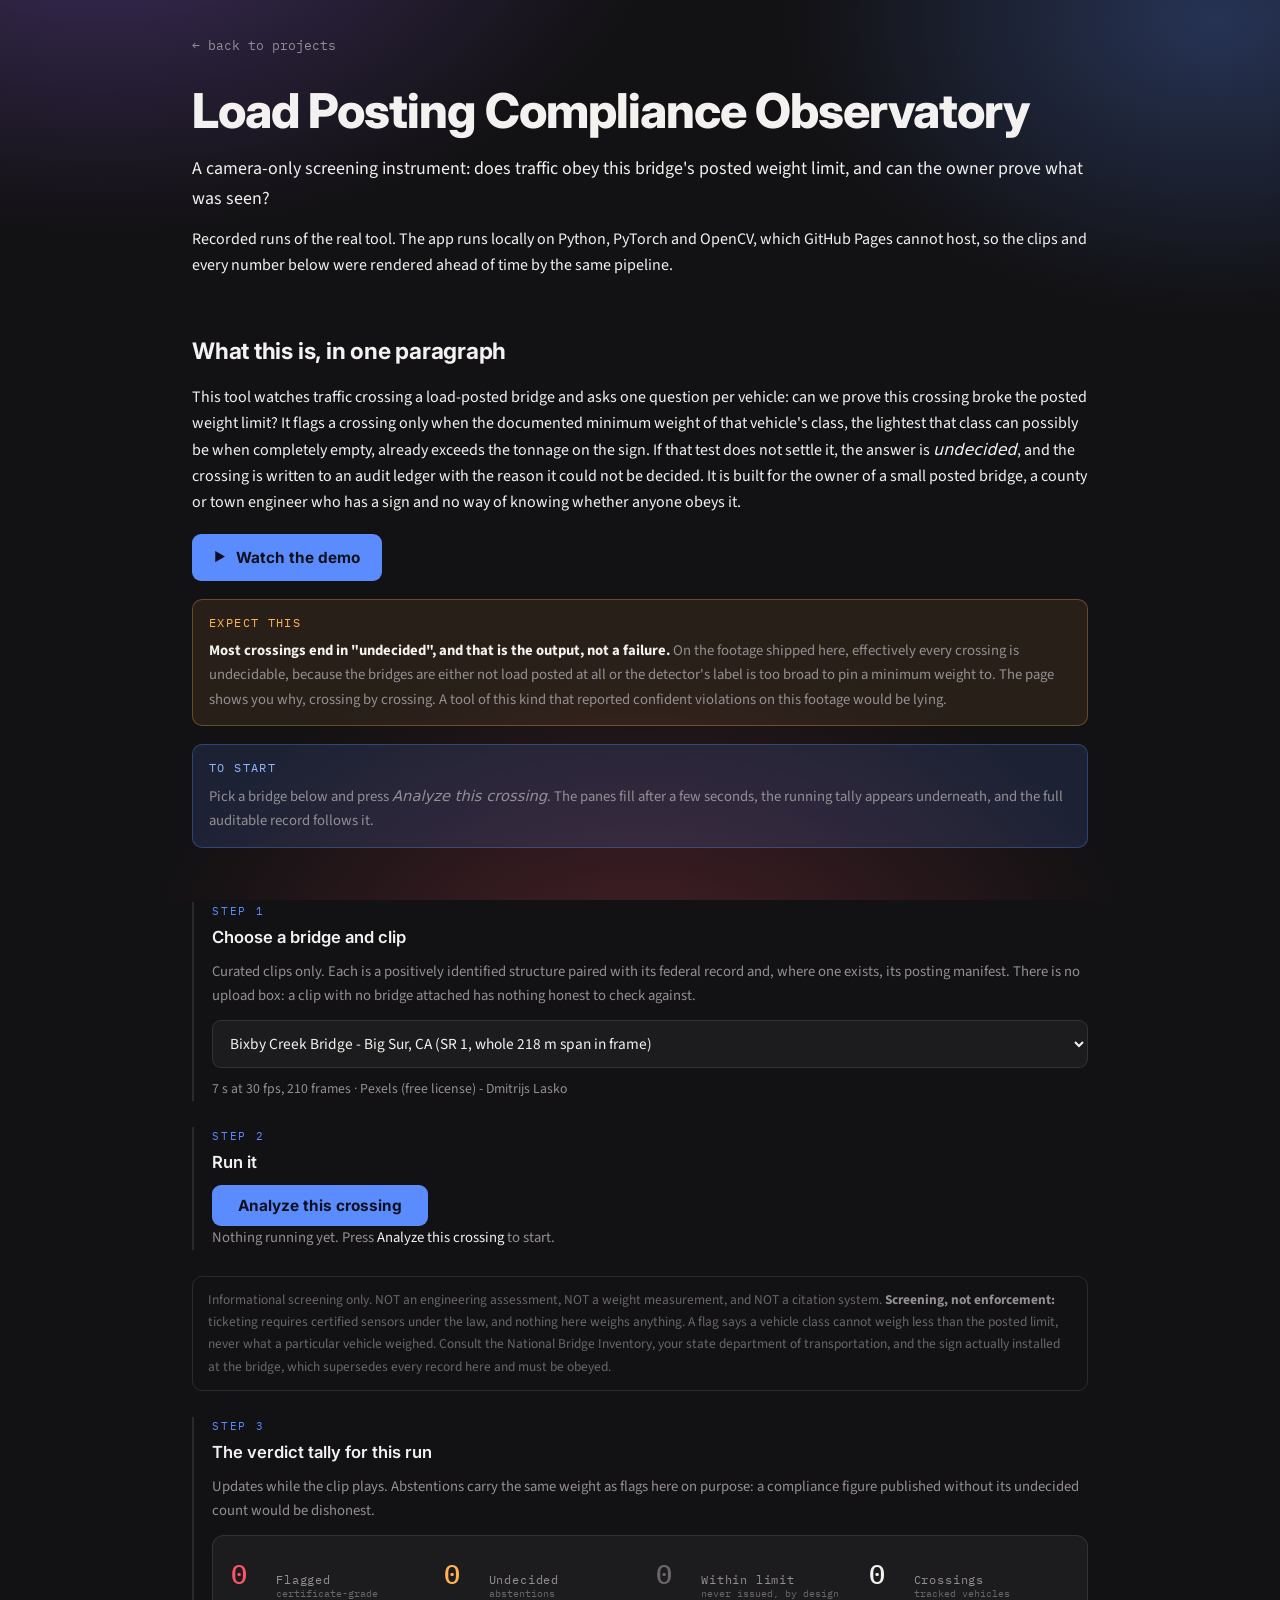
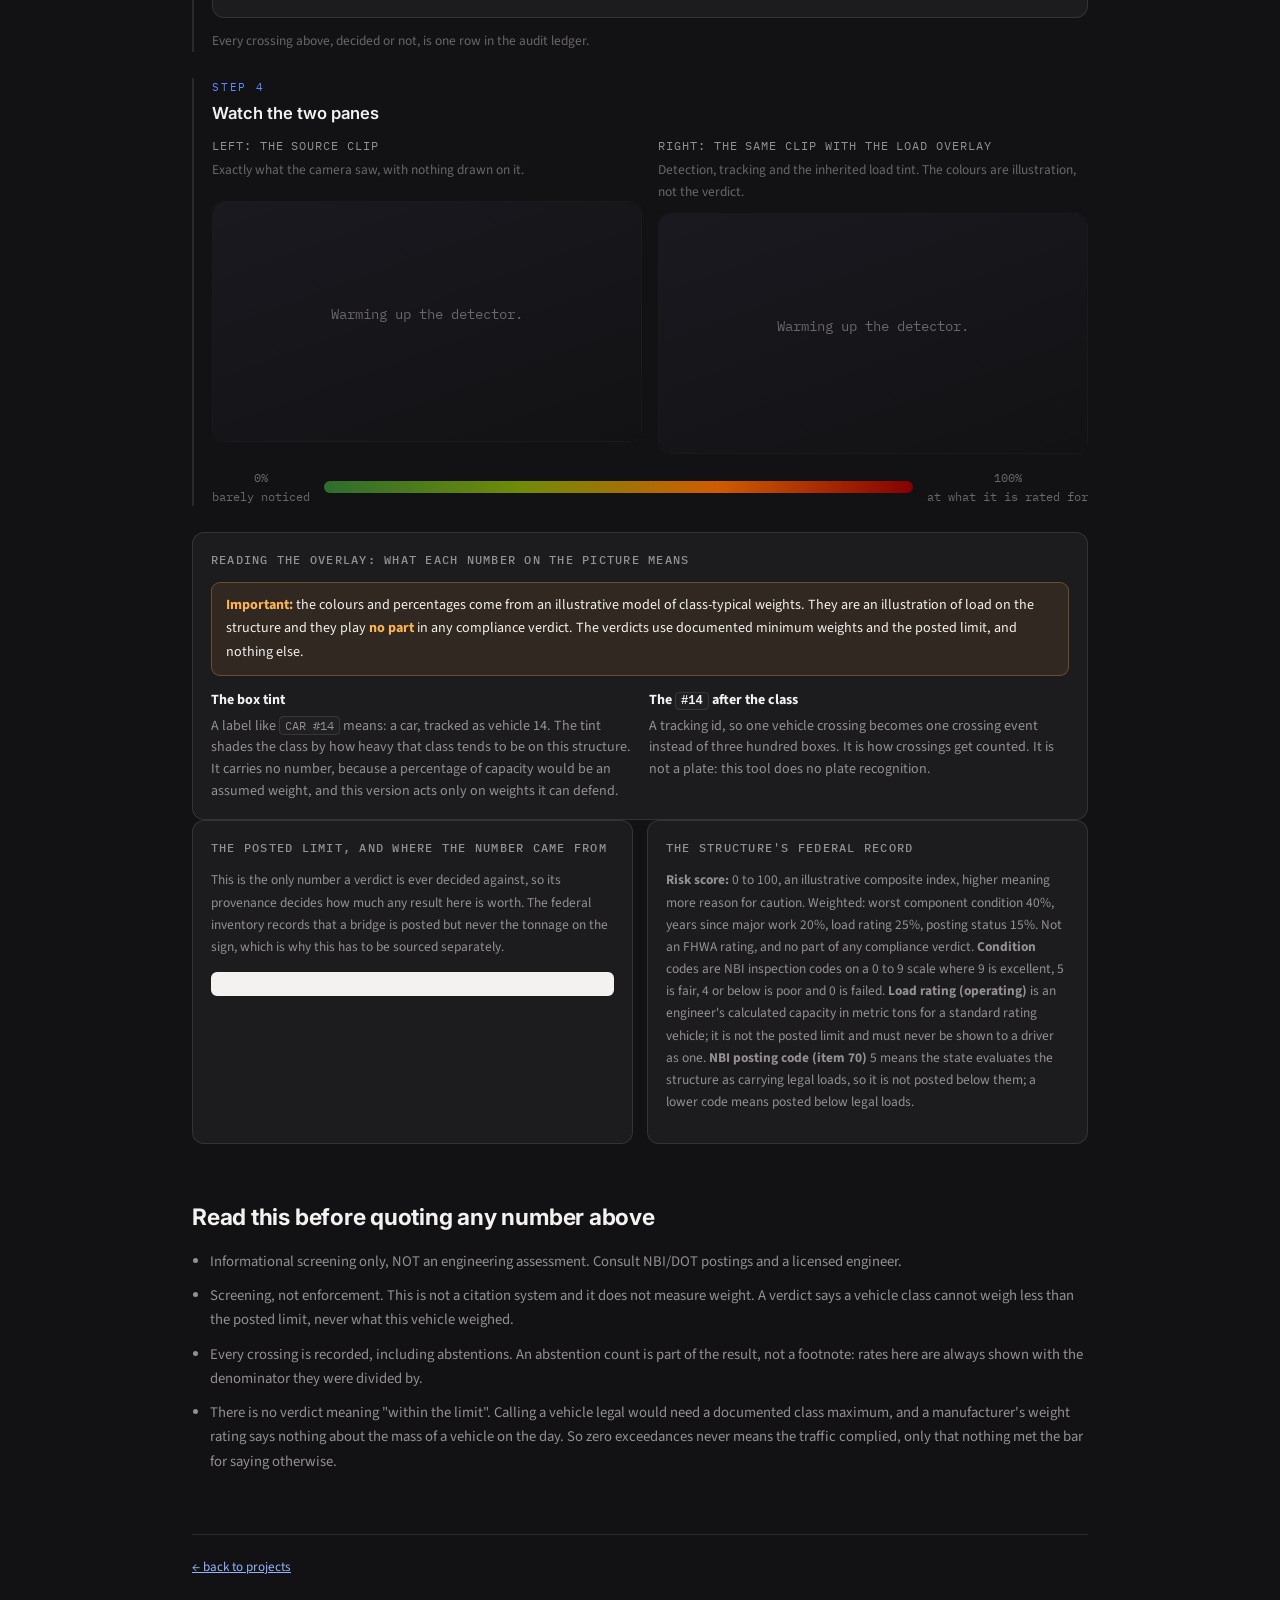
==== commit a9187b89: "Mirror the tool's own pages instead of writing around them Drop the sections that were mine rather t" ====
--- a/bridge-observatory/index.html
+++ b/bridge-observatory/index.html
@@ -10,7 +10,7 @@
 <link rel="preconnect" href="https://fonts.googleapis.com">
 <link rel="preconnect" href="https://fonts.gstatic.com" crossorigin>
 <link href="https://fonts.googleapis.com/css2?family=Inter:wght@400;500;600;700;800;900&family=Source+Sans+3:wght@400;500;600&family=IBM+Plex+Mono:wght@400;500&display=swap" rel="stylesheet">
-<link rel="stylesheet" href="demo.css?v=2">
+<link rel="stylesheet" href="demo.css?v=3">
 </head>
 <body>
 
@@ -19,10 +19,12 @@
   <a class="back" href="../index.html">&#8592; back to projects</a>
 
   <header class="head">
-    <p class="eyebrow">Case study &middot; closed source</p>
     <h1>Load Posting Compliance&nbsp;Observatory</h1>
     <p class="lede">A camera-only screening instrument: does traffic obey this bridge's posted
       weight limit, and can the owner prove what was seen?</p>
+    <p class="recorded">Recorded runs of the real tool. The app runs locally on Python, PyTorch and
+      OpenCV, which GitHub Pages cannot host, so the clips and every number below were rendered
+      ahead of time by the same pipeline.</p>
   </header>
 
   <section class="para">
@@ -35,6 +37,12 @@
       reason it could not be decided. It is built for the owner of a small posted bridge, a county
       or town engineer who has a sign and no way of knowing whether anyone obeys it.</p>
 
+    <p class="watch-row">
+      <a class="watch" href="https://youtu.be/L7FOLNqnuFk" target="_blank" rel="noopener">
+        <span class="watch-play" aria-hidden="true">&#9654;</span> Watch the demo
+      </a>
+    </p>
+
     <div class="callout callout-amber">
       <p class="callout-h">Expect this</p>
       <p><strong>Most crossings end in "undecided", and that is the output, not a failure.</strong>
@@ -45,15 +53,13 @@
     </div>
 
     <div class="callout callout-blue">
-      <p class="callout-h">About this page</p>
-      <p>These are <strong>recorded runs</strong>. Every frame, verdict and number below came out of
-        the real pipeline on a real clip, rendered ahead of time so the tool can be shown without a
-        server. The app itself runs locally on Python, PyTorch and OpenCV, which GitHub Pages cannot
-        host. Source is closed; this page is the demo.</p>
+      <p class="callout-h">To start</p>
+      <p>Pick a bridge below and press <em>Analyze this crossing</em>. The panes fill after a few
+        seconds, the running tally appears underneath, and the full auditable record follows it.</p>
     </div>
   </section>
 
-  <!-- ============ the demo ============ -->
+  <!-- ============ analysis ============ -->
   <section class="demo" id="demo">
 
     <div class="step">
@@ -106,7 +112,7 @@
         </div>
         <div class="t-row t-total">
           <span class="t-num mono" id="n-total">0</span>
-          <span class="t-lab">Crossings<small>deduplicated vehicles</small></span>
+          <span class="t-lab">Crossings<small>tracked vehicles</small></span>
         </div>
       </div>
       <p class="step-foot">Every crossing above, decided or not, is one row in the audit ledger.</p>
@@ -140,130 +146,139 @@
           </div>
         </div>
       </div>
-    </div>
-
-    <details class="card wide reading">
-      <summary>Reading the overlay: what each number on the picture means</summary>
+      <div class="legend">
+        <span>0%<br>barely noticed</span>
+        <div class="legend-bar"></div>
+        <span>100%<br>at what it is rated for</span>
+      </div>
+    </div>
+
+    <div class="card wide">
+      <h4>Reading the overlay: what each number on the picture means</h4>
       <p class="callout-inline"><strong>Important:</strong> the colours and percentages come from an
         illustrative model of class-typical weights. They are an illustration of load on the
         structure and they play <strong>no part</strong> in any compliance verdict. The verdicts use
         documented minimum weights and the posted limit, and nothing else.</p>
-      <h4>The box tint</h4>
-      <p>A label like <code>CAR #14</code> means: a car, tracked as vehicle 14. The tint shades the
-        class by how heavy that class tends to be on this structure. It carries no number, because a
-        percentage of capacity would be an assumed weight, and this version acts only on weights it
-        can defend.</p>
-      <h4>The <code>#14</code> after the class</h4>
-      <p>A tracking id, so one vehicle crossing becomes one crossing event instead of three hundred
-        boxes. It is how crossings get counted. It is not a plate: this tool does no plate
-        recognition.</p>
-    </details>
-
-    <!-- report, revealed when the run finishes -->
-    <div class="report" id="report" hidden>
-      <h2 class="report-title">The audit record</h2>
-      <p class="step-blurb">Every vehicle that crossed is one row, whether it could be judged or
-        not. Nothing is summarised away: each rate below is printed next to the exact number it was
-        divided by, and the count of crossings the tool declined to decide is displayed as
-        prominently as the flags, because a compliance figure without its undecided count would be
-        misleading.</p>
-
-      <div class="card wide">
-        <h4>Verdicts for this session</h4>
-        <p class="muted">The ledger module's own one-line summary of this session, quoted as it
-          generates it:</p>
-        <p class="honest" id="honest"></p>
-      </div>
-
-      <div class="cards">
-        <div class="card">
-          <h4>The posted limit, and where the number came from</h4>
-          <p class="muted small">This tonnage is the only thing a verdict is decided against, so its
-            provenance sets the ceiling on what any result here is worth. The federal inventory
-            records that a bridge is posted but never what the sign says, which is why the value has
-            to be sourced separately.</p>
-          <div class="sign" id="sign"></div>
-          <dl class="kv" id="posting-kv"></dl>
-          <p class="caveat" id="posting-caveat"></p>
-        </div>
-
-        <div class="card">
-          <h4>Structure context (NBI record)</h4>
-          <p class="muted small">Background on the bridge from the federal National Bridge
-            Inventory. None of it decides a verdict: only the posted limit does.</p>
-          <dl class="kv" id="bridge-kv"></dl>
-          <p class="muted small nbi-note">Condition codes run 0 to 9, where 9 is excellent, 5 is
-            fair and 4 or below is poor. The load rating is an engineer's calculated capacity, not
-            the tonnage on the sign. NBI posting code 5 means the state evaluates the bridge as
-            carrying legal loads; lower means posted below them.</p>
-        </div>
-      </div>
-
-      <div class="card wide">
-        <h4>Why it could not decide</h4>
-        <div id="abstain-list"></div>
-      </div>
-
-      <div class="card wide">
-        <h4>Crossings by vehicle class (this session)</h4>
-        <div class="bylist" id="byclass"></div>
-        <p class="muted small">Class comes from the detector's most frequent label over the whole
-          track. A COCO "truck" spans a pickup through a semi, which is exactly why a class whose
-          documented minimum weight does not clear the posted limit abstains instead of guessing.
-          The "within limit" count is always zero by design: see the glossary below.</p>
-      </div>
-
-      <div class="card wide">
+      <div class="keygrid">
+        <div class="keyitem">
+          <b>The box tint</b>
+          A label like <code>CAR #14</code> means: a car, tracked as vehicle 14. The tint shades the
+          class by how heavy that class tends to be on this structure. It carries no number, because
+          a percentage of capacity would be an assumed weight, and this version acts only on weights
+          it can defend.
+        </div>
+        <div class="keyitem">
+          <b>The <code>#14</code> after the class</b>
+          A tracking id, so one vehicle crossing becomes one crossing event instead of three hundred
+          boxes. It is how crossings get counted. It is not a plate: this tool does no plate
+          recognition.
+        </div>
+      </div>
+    </div>
+
+    <div class="cards">
+      <div class="card">
+        <h4>The posted limit, and where the number came from</h4>
+        <p class="muted small">This is the only number a verdict is ever decided against, so its
+          provenance decides how much any result here is worth. The federal inventory records that a
+          bridge is posted but never the tonnage on the sign, which is why this has to be sourced
+          separately.</p>
+        <div class="sign" id="sign"></div>
+        <dl class="kv" id="posting-kv"></dl>
+        <p class="caveat" id="posting-caveat"></p>
+      </div>
+
+      <div class="card">
+        <h4>The structure's federal record</h4>
+        <dl class="kv" id="bridge-kv"></dl>
+        <p class="muted small nbi-note"><b>Risk score:</b> 0 to 100, an illustrative composite
+          index, higher meaning more reason for caution. Weighted: worst component condition 40%,
+          years since major work 20%, load rating 25%, posting status 15%. Not an FHWA rating, and
+          no part of any compliance verdict. <b>Condition</b> codes are NBI inspection codes on a 0
+          to 9 scale where 9 is excellent, 5 is fair, 4 or below is poor and 0 is failed. <b>Load
+          rating (operating)</b> is an engineer's calculated capacity in metric tons for a standard
+          rating vehicle; it is not the posted limit and must never be shown to a driver as one.
+          <b>NBI posting code (item 70)</b> 5 means the state evaluates the structure as carrying
+          legal loads, so it is not posted below them; a lower code means posted below legal
+          loads.</p>
+      </div>
+    </div>
+  </section>
+
+  <!-- ============ the ledger ============ -->
+  <section class="report" id="report" hidden>
+    <h2>The audit record</h2>
+    <p class="step-blurb">Every vehicle that crossed is one row, whether it could be judged or not.
+      Nothing is summarised away: each rate below is printed next to the exact number it was divided
+      by, and the count of crossings the tool declined to decide is displayed as prominently as the
+      flags, because a compliance figure without its undecided count would be misleading.</p>
+
+    <div class="card wide">
+      <h4>Verdicts for this session</h4>
+      <p class="muted small">The ledger module's own one-line summary of this session, quoted as it
+        generates it:</p>
+      <p class="honest" id="honest"></p>
+    </div>
+
+    <div class="cards">
+      <div class="card">
+        <h4>This run</h4>
+        <dl class="kv" id="run-kv"></dl>
+      </div>
+      <div class="card">
         <h4>Cumulative for this structure</h4>
         <p class="muted small">Every session ever recorded against this bridge, not just the run
           above. This is the number a bridge owner would quote over time.</p>
+        <dl class="kv" id="cumulative-kv"></dl>
+        <p class="muted small">Ledger module's summary line for this structure:</p>
         <p class="mono structure-line" id="structure-line"></p>
       </div>
-
-      <div class="card wide">
-        <h4>Evidence for flagged crossings</h4>
-        <p class="muted small" id="evidence-policy"></p>
-        <p class="muted small" id="evidence-heuristic"></p>
-      </div>
+    </div>
+
+    <div class="card wide">
+      <h4>Why it could not decide</h4>
+      <div id="abstain-list"></div>
+    </div>
+
+    <div class="card wide">
+      <h4>By day</h4>
+      <div class="tablewrap"><table class="data" id="byday"></table></div>
+    </div>
+
+    <div class="card wide">
+      <h4>Crossings by vehicle class (this session)</h4>
+      <div class="tablewrap"><table class="data" id="byclass"></table></div>
+      <p class="muted small">Class comes from the detector's most frequent label over the whole
+        track. A COCO "truck" spans a pickup through a semi, which is exactly why a class whose
+        documented minimum weight does not clear the posted limit abstains instead of guessing. The
+        "within limit" column is always zero by design.</p>
+    </div>
+
+    <div class="card wide">
+      <h4>Timeline through the clip</h4>
+      <p class="muted small">When each crossing happened in video time. Column height is the number
+        of crossings in that slice, coloured by verdict. <span id="bucket-note"></span></p>
+      <div class="timeline" id="timeline"></div>
+      <div class="taxis"><span>0 s</span><span id="t-end"></span></div>
+      <p class="swatches">
+        <span class="sw sw-e"></span> flagged
+        <span class="sw sw-c"></span> within limit
+        <span class="sw sw-a"></span> undecided
+      </p>
+    </div>
+
+    <div class="card wide">
+      <h4>Evidence for flagged crossings</h4>
+      <p class="muted small">Video is kept only for crossings that were flagged. Undecided and
+        within-limit crossings leave a ledger row and no imagery.</p>
+      <p class="muted small" id="evidence-policy"></p>
+      <p class="muted small" id="evidence-heuristic"></p>
     </div>
   </section>
 
-  <!-- ============ glossary ============ -->
-  <section class="glossary">
-    <h2>Glossary for the words on this page</h2>
-    <dl class="gloss">
-      <dt>Crossing</dt>
-      <dd>One tracked vehicle passing through the frame, from first sight to last. Not one box per
-        frame: three hundred boxes of one truck are one crossing.</dd>
-
-      <dt>Flagged, or certificate-grade exceedance</dt>
-      <dd>A crossing where the vehicle class's documented minimum weight when completely empty
-        already exceeds the posted limit. It is a conservative certificate, not an estimate of what
-        the vehicle weighed.</dd>
-
-      <dt>Undecided, or abstention</dt>
-      <dd>A crossing the tool refused to judge, stored as a full row with the reason. It is a
-        result, not a dropped record.</dd>
-
-      <dt>Within limit</dt>
-      <dd>A verdict this tool never issues. Calling a vehicle legal would need a documented class
-        maximum, and a manufacturer's weight rating says nothing about the mass of a vehicle on the
-        day, while an overloaded vehicle is precisely the population a posting cares about. The
-        column exists because the ledger has three verdict slots; it stays at zero on purpose.</dd>
-
-      <dt>Flag rate</dt>
-      <dd>Flagged crossings divided by decided crossings. When nothing was decidable the denominator
-        is zero, and the page says so instead of printing a reassuring 0%.</dd>
-
-      <dt>Session</dt>
-      <dd>One press of Analyze on one clip.</dd>
-    </dl>
-  </section>
-
-  <!-- ============ disclaimers ============ -->
   <section class="state">
     <h2>Read this before quoting any number above</h2>
-    <ul class="disc-list" id="disclaimers-static">
+    <ul class="disc-list">
       <li>Informational screening only, NOT an engineering assessment. Consult NBI/DOT postings and
         a licensed engineer.</li>
       <li>Screening, not enforcement. This is not a citation system and it does not measure weight.
@@ -279,20 +294,12 @@
     </ul>
   </section>
 
-  <section class="stack">
-    <h2>Stack</h2>
-    <p class="mono stack-line">Python &middot; Flask &middot; PyTorch &middot; YOLOv8 &middot;
-      OpenCV &middot; SQLite &middot; FHWA National Bridge Inventory &middot; 237 tests</p>
-  </section>
-
   <footer class="foot">
-    <p>Consult the National Bridge Inventory, your state department of transportation, and the sign
-      actually installed at the bridge, which supersedes every record here and must be obeyed.</p>
     <p><a href="../index.html">&#8592; back to projects</a></p>
   </footer>
 
 </div>
 
-<script src="demo.js?v=2"></script>
+<script src="demo.js?v=3"></script>
 </body>
 </html>
--- a/bridge-observatory/demo.css
+++ b/bridge-observatory/demo.css
@@ -121,6 +121,24 @@
 }
 .prior strong { color: var(--text); }
 
+/* ---------- watch the demo ---------- */
+.watch-row { margin: 18px 0 4px; }
+.watch {
+  display: inline-flex;
+  align-items: center;
+  gap: 10px;
+  background: var(--accent);
+  color: #0d1020;
+  text-decoration: none;
+  border-radius: 9px;
+  padding: 11px 22px;
+  font-family: var(--font-display);
+  font-weight: 700;
+  font-size: 0.96rem;
+}
+.watch:hover { background: var(--accent-deep); }
+.watch-play { font-size: 0.8em; }
+
 /* ---------- callouts ---------- */
 .callout {
   border-radius: 10px;
@@ -424,17 +442,36 @@
 .disc ul { margin: 12px 0 0; padding-left: 18px; font-size: 0.86rem; color: var(--text-dim); }
 .disc li { margin-bottom: 8px; }
 
+/* ---------- overlay legend (mirrors the app's own gradient) ---------- */
+.legend {
+  display: flex;
+  align-items: center;
+  gap: 14px;
+  margin-top: 14px;
+  font-family: var(--font-mono);
+  font-size: 0.72rem;
+  color: var(--text-faint);
+  text-align: center;
+}
+.legend-bar {
+  flex: 1;
+  height: 12px;
+  border-radius: 6px;
+  background: linear-gradient(to right,
+    rgba(80, 220, 80, 0.45), rgba(175, 220, 0, 0.6),
+    rgba(255, 110, 0, 0.8), rgba(139, 0, 0, 0.95));
+}
+
 /* ---------- reading the overlay ---------- */
-.reading summary {
-  cursor: pointer;
-  font-family: var(--font-display);
-  font-weight: 600;
-  font-size: 0.98rem;
-  color: var(--text);
-}
-.reading h4 { margin-top: 14px; }
-.reading p { font-size: 0.9rem; color: var(--text-dim); }
-.reading code {
+.keygrid { display: flex; flex-wrap: wrap; gap: 18px; margin-top: 14px; }
+.keyitem {
+  flex: 1 1 280px;
+  font-size: 0.88rem;
+  color: var(--text-dim);
+  line-height: 1.55;
+}
+.keyitem b { color: var(--text); display: block; margin-bottom: 4px; }
+code {
   font-family: var(--font-mono);
   font-size: 0.86em;
   background: var(--surface-2);
@@ -452,23 +489,68 @@
 }
 .callout-inline strong { color: var(--amber); }
 
-/* ---------- glossary ---------- */
-dl.gloss { margin: 0; }
-dl.gloss dt {
-  font-family: var(--font-display);
-  font-weight: 600;
-  font-size: 0.96rem;
-  color: var(--text);
-  margin-top: 16px;
-}
-dl.gloss dt:first-child { margin-top: 0; }
-dl.gloss dd {
-  margin: 5px 0 0;
-  padding-left: 16px;
-  border-left: 2px solid var(--surface-border);
-  color: var(--text-dim);
-  font-size: 0.91rem;
-}
+/* ---------- tables ---------- */
+.tablewrap { overflow-x: auto; }
+table.data {
+  width: 100%;
+  border-collapse: collapse;
+  font-size: 0.86rem;
+  margin-top: 4px;
+}
+table.data th, table.data td {
+  text-align: right;
+  padding: 6px 10px;
+  border-bottom: 1px solid rgba(255, 255, 255, 0.06);
+  white-space: nowrap;
+}
+table.data th:first-child, table.data td:first-child { text-align: left; }
+table.data th {
+  font-family: var(--font-mono);
+  font-weight: 500;
+  font-size: 0.72rem;
+  letter-spacing: 0.06em;
+  text-transform: uppercase;
+  color: var(--text-dim);
+}
+table.data td { font-family: var(--font-mono); color: var(--text); }
+table.data tr:last-child td { border-bottom: 0; }
+table.data td.flagged { color: var(--red); }
+table.data td.undecided { color: var(--amber); }
+table.data td.dim { color: var(--text-faint); }
+
+/* ---------- timeline ---------- */
+.timeline {
+  display: flex;
+  align-items: flex-end;
+  gap: 3px;
+  height: 110px;
+  margin-top: 10px;
+}
+.tcol { flex: 1; display: flex; flex-direction: column; justify-content: flex-end; min-width: 6px; }
+.tseg { width: 100%; }
+.tseg.e { background: var(--red); }
+.tseg.c { background: #2e8b57; }
+.tseg.a { background: var(--amber); }
+.taxis {
+  display: flex;
+  justify-content: space-between;
+  font-family: var(--font-mono);
+  font-size: 0.72rem;
+  color: var(--text-faint);
+  margin-top: 5px;
+}
+.swatches { font-size: 0.8rem; color: var(--text-dim); margin: 10px 0 0; }
+.sw {
+  display: inline-block;
+  width: 10px; height: 10px;
+  border-radius: 2px;
+  margin: 0 4px 0 12px;
+  vertical-align: baseline;
+}
+.swatches .sw:first-child { margin-left: 0; }
+.sw-e { background: var(--red); }
+.sw-c { background: #2e8b57; }
+.sw-a { background: var(--amber); }
 
 .disc-list { margin: 0; padding-left: 18px; color: var(--text-dim); font-size: 0.92rem; }
 .disc-list li { margin-bottom: 10px; }
